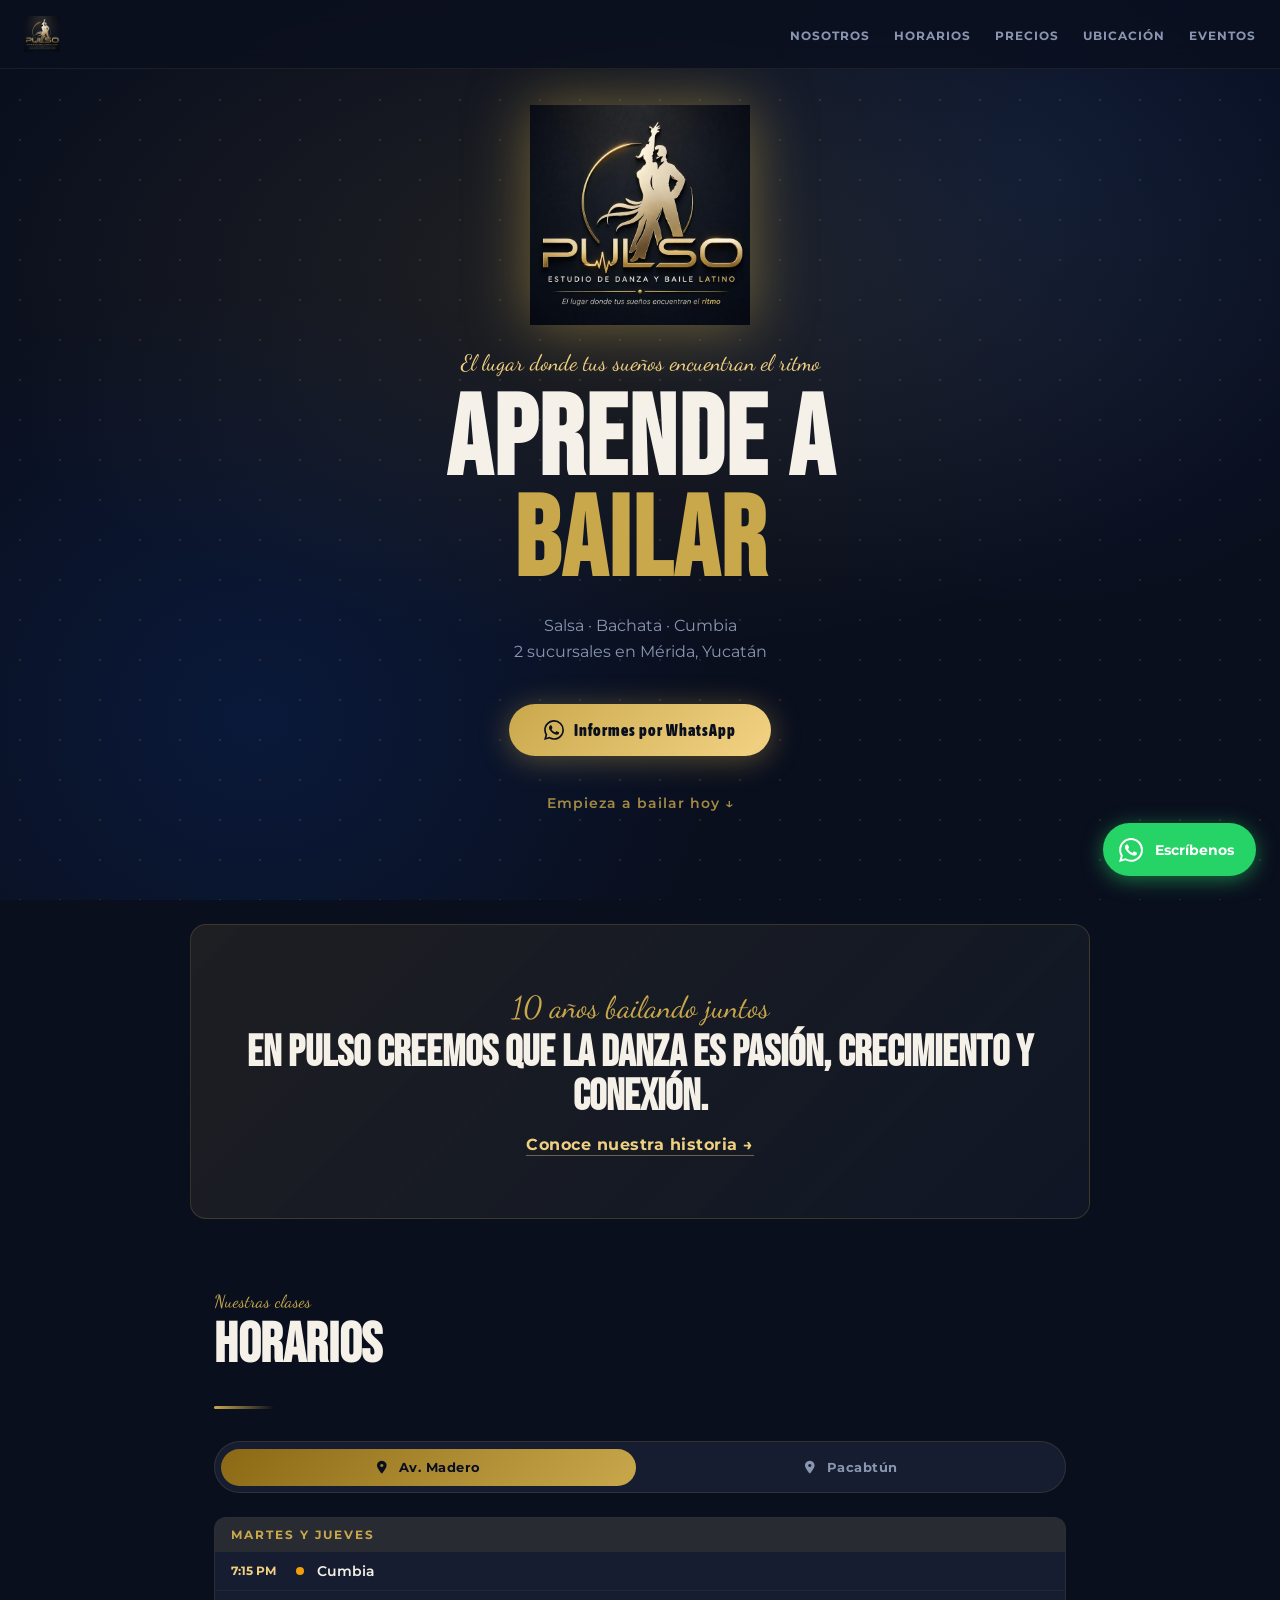
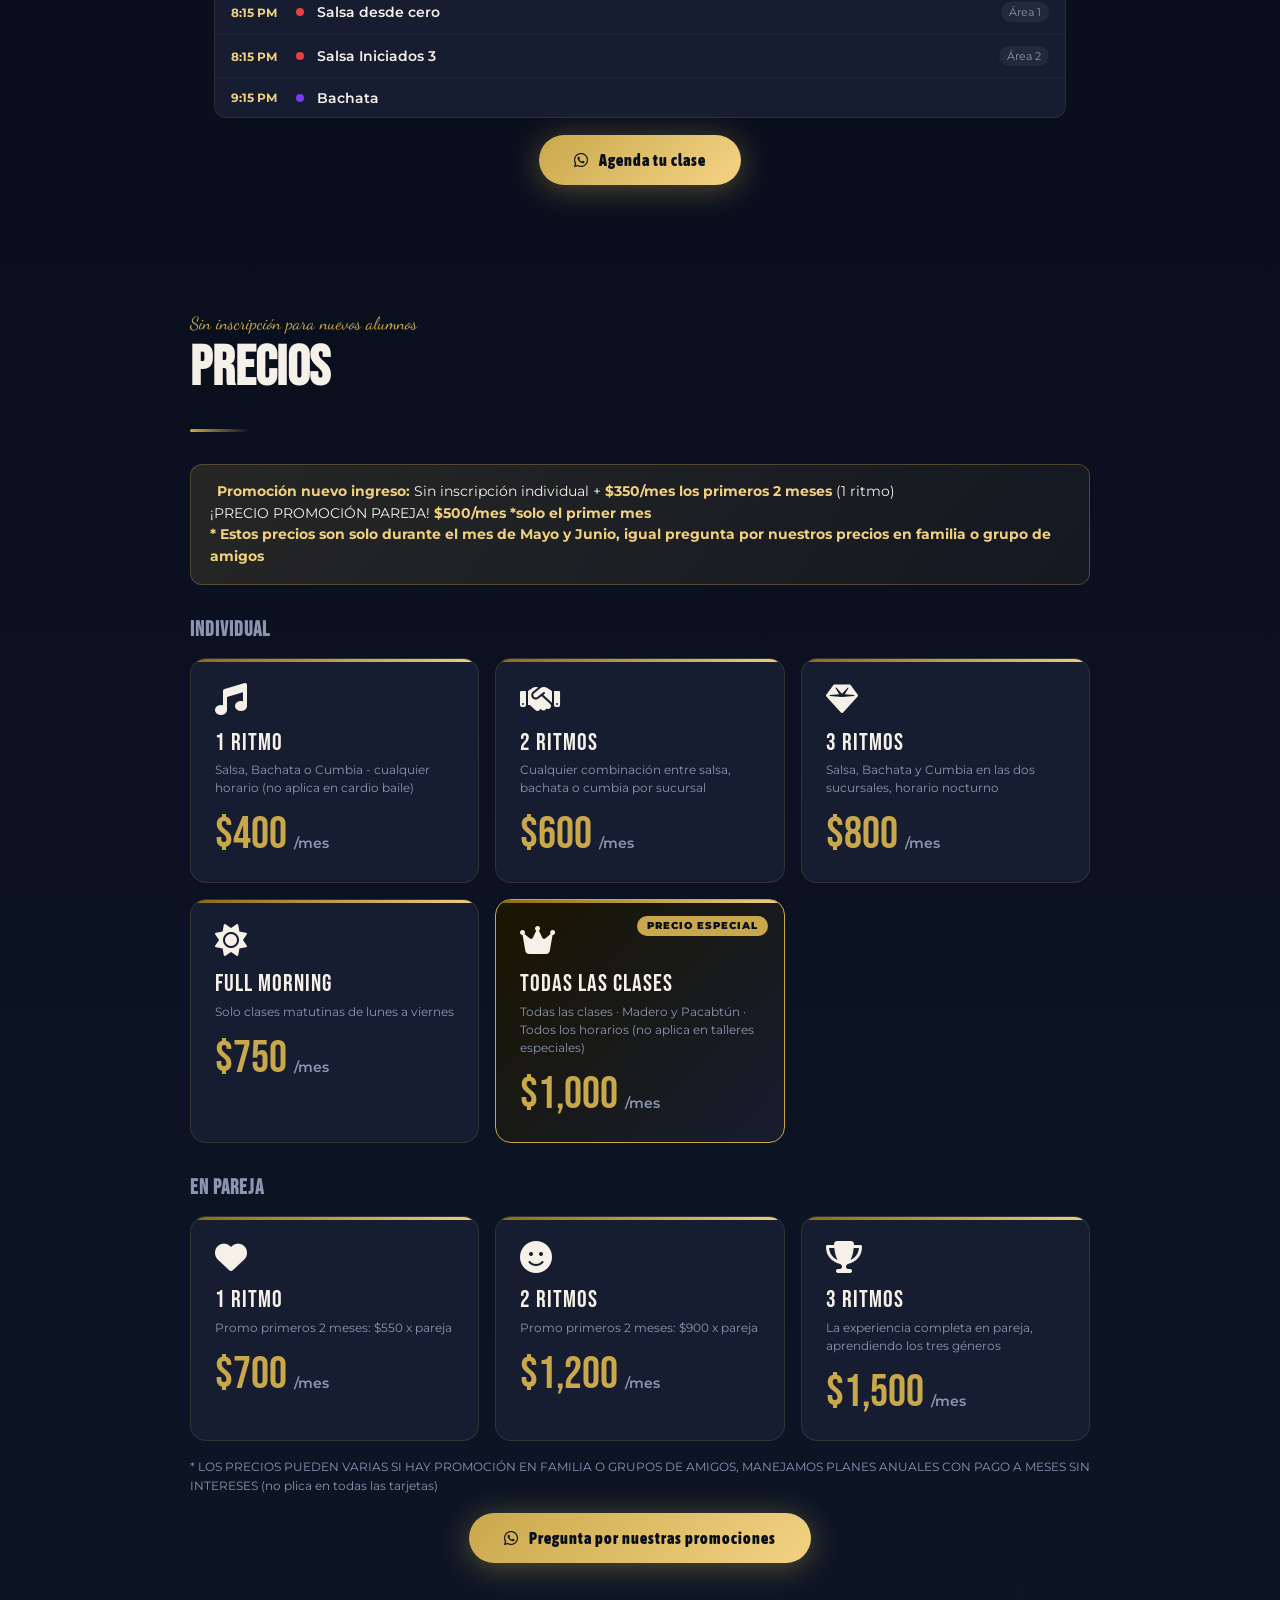
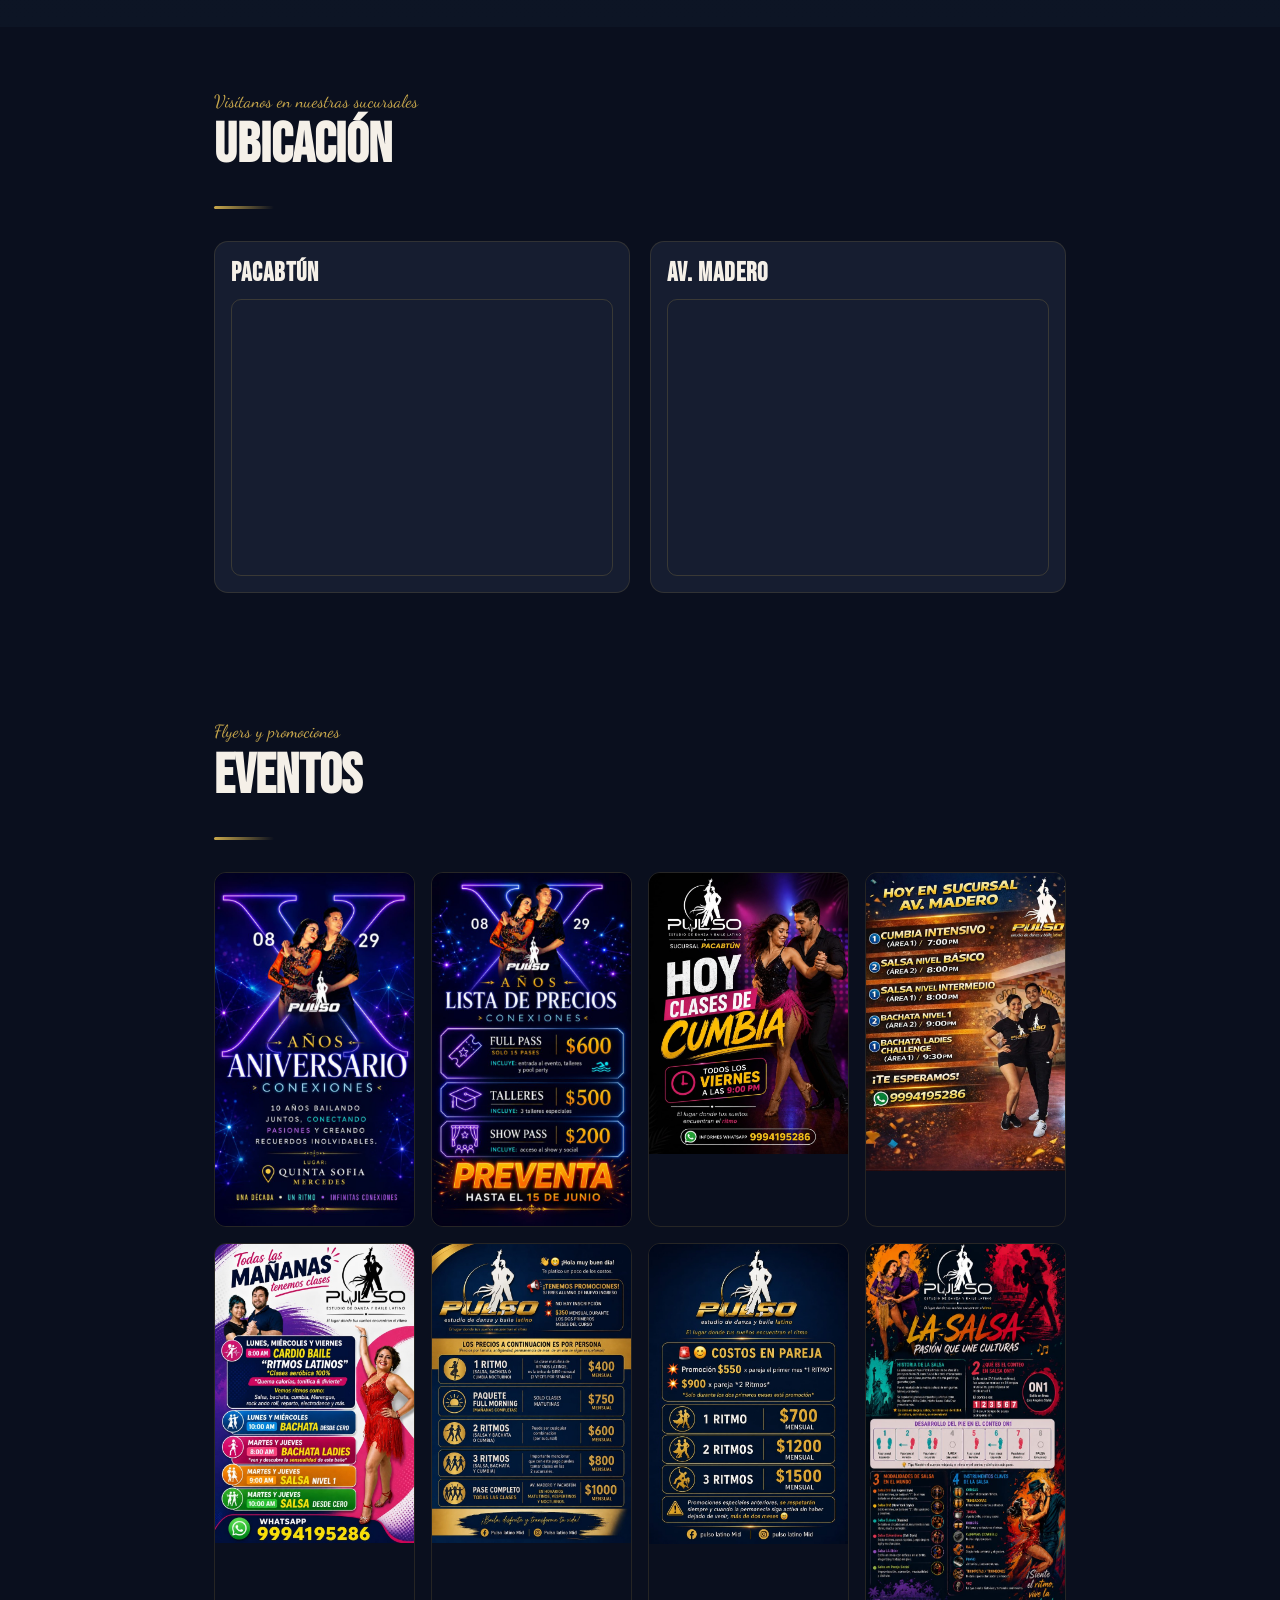
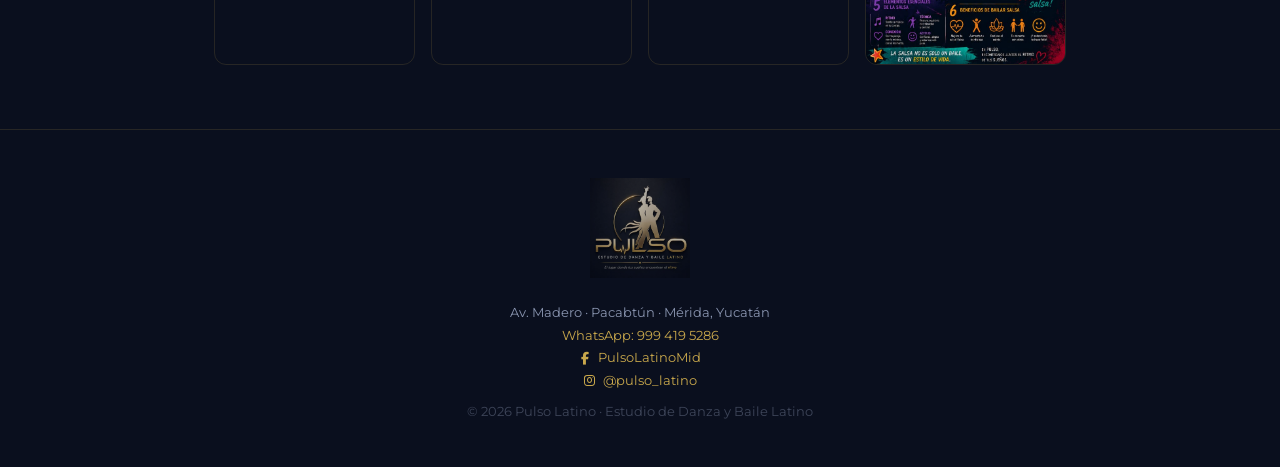
==== index.html @ be57f073 "Se realizan ajustes al CMS para mejorar el manejo de íconos." ====
<!DOCTYPE html>
<html lang="es">
<head>
  <meta charset="UTF-8" />
  <meta name="viewport" content="width=device-width, initial-scale=1.0" />
  <title>Pulso Latino - Estudio de Danza y Baile Latino</title>
  <meta name="description" content="Pulso Latino Estudio es tu academia de salsa, bachata y cumbia en Mérida, Yucatán. Consulta horarios, precios, promociones y eventos en nuestras sucursales." />
  <meta name="keywords" content="escuela de baile en Mérida, clases de salsa Mérida, clases de bachata Mérida, clases de cumbia Mérida, academia de danza Yucatán, Pulso Latino Estudio" />
  <link rel="canonical" href="https://www.pulsolatinoestudio.com/" />
  <meta property="og:title" content="Pulso Latino Estudio | Clases de baile latino en Mérida" />
  <meta property="og:description" content="Aprende salsa, bachata y cumbia en Pulso Latino Estudio. Horarios, precios, promociones y eventos en Mérida, Yucatán." />
  <meta property="og:image" content="https://www.pulsolatinoestudio.com/assets/logos/logo-pulso.png" />
  <meta property="og:url" content="https://www.pulsolatinoestudio.com/" />
  <meta property="og:type" content="website" />
  <link rel="icon" type="image/png" href="/assets/logos/logo-pulso.png" />
  <link href="https://fonts.googleapis.com/css2?family=Bebas+Neue&family=Montserrat:wght@400;600;700;900&family=Dancing+Script:wght@700&family=Asap+Condensed:wght@500;700;900&display=swap" rel="stylesheet" />
  <link rel="stylesheet" href="https://cdnjs.cloudflare.com/ajax/libs/font-awesome/6.5.2/css/all.min.css" />
  <link rel="stylesheet" href="css/styles.css?v=20260525" />
  <script type="application/ld+json">
    {
      "@context": "https://schema.org",
      "@type": "DanceSchool",
      "name": "Pulso Latino Estudio",
      "description": "Estudio de danza y baile latino en Mérida, Yucatán",
      "url": "https://www.pulsolatinoestudio.com",
      "telephone": "+529994195286",
      "address": {
        "@type": "PostalAddress",
        "addressLocality": "Mérida",
        "addressRegion": "Yucatán",
        "addressCountry": "MX"
      },
      "sameAs": [
        "https://www.facebook.com/PulsoLatinoMid",
        "https://www.instagram.com/pulso_latino/"
      ]
    }
  </script>
</head>
<body id="top">

<!-- NAV -->
<nav>
  <a class="nav-logo" href="#top" aria-label="Ir al inicio">
    <img src="assets/logos/logo-pulso.png" alt="Pulso Latino" />
  </a>
  <button class="nav-toggle" id="nav-toggle" aria-label="Abrir menú" aria-expanded="false" aria-controls="nav-links">
    <i class="fa-solid fa-bars" aria-hidden="true"></i>
  </button>
  <ul class="nav-links" id="nav-links">
    <li>
      <a href="nosotros.html" aria-label="Nosotros">Nosotros</a>
    </li>
    <li>
      <a href="#horarios" aria-label="Horarios">Horarios</a>
    </li>
    <li>
      <a href="#precios" aria-label="Precios">Precios</a>
    </li>
    <li>
      <a href="#ubicacion" aria-label="Ubicación">Ubicación</a>
    </li>
    <li>
      <a href="#eventos" aria-label="Eventos">Eventos</a>
    </li>
  </ul>
</nav>

<!-- HERO -->
<div class="hero" style="padding-top:5rem;">
  <img class="hero-logo" src="assets/logos/logo-pulso.png" alt="Pulso Latino" />
  <p class="hero-tagline" id="hero-tagline">El lugar donde tus sueños encuentran el ritmo</p>
  <h1 class="hero-headline" id="hero-headline">
    Aprende a<br><span>Bailar</span>
  </h1>
  <p class="hero-sub" id="hero-subheadline">Salsa · Bachata · Cumbia<br>2 sucursales en Mérida, Yucatán</p>
  <div class="hero-cta">
    <a class="btn-primary" id="hero-primary-cta" href="https://wa.me/529994195286?text=Hola!%20Me%20gustar%C3%ADa%20informaci%C3%B3n%20sobre%20las%20clases%20de%20Pulso%20Latino" target="_blank" rel="noopener">
      <svg viewBox="0 0 24 24" fill="currentColor" width="20" height="20"><path d="M17.472 14.382c-.297-.149-1.758-.867-2.03-.967-.273-.099-.471-.148-.67.15-.197.297-.767.966-.94 1.164-.173.199-.347.223-.644.075-.297-.15-1.255-.463-2.39-1.475-.883-.788-1.48-1.761-1.653-2.059-.173-.297-.018-.458.13-.606.134-.133.298-.347.446-.52.149-.174.198-.298.298-.497.099-.198.05-.371-.025-.52-.075-.149-.669-1.612-.916-2.207-.242-.579-.487-.5-.669-.51-.173-.008-.371-.01-.57-.01-.198 0-.52.074-.792.372-.272.297-1.04 1.016-1.04 2.479 0 1.462 1.065 2.875 1.213 3.074.149.198 2.096 3.2 5.077 4.487.709.306 1.262.489 1.694.625.712.227 1.36.195 1.871.118.571-.085 1.758-.719 2.006-1.413.248-.694.248-1.289.173-1.413-.074-.124-.272-.198-.57-.347m-5.421 7.403h-.004a9.87 9.87 0 01-5.031-1.378l-.361-.214-3.741.982.998-3.648-.235-.374a9.86 9.86 0 01-1.51-5.26c.001-5.45 4.436-9.884 9.888-9.884 2.64 0 5.122 1.03 6.988 2.898a9.825 9.825 0 012.893 6.994c-.003 5.45-4.437 9.884-9.885 9.884m8.413-18.297A11.815 11.815 0 0012.05 0C5.495 0 .16 5.335.157 11.892c0 2.096.547 4.142 1.588 5.945L.057 24l6.305-1.654a11.882 11.882 0 005.683 1.448h.005c6.554 0 11.89-5.335 11.893-11.893a11.821 11.821 0 00-3.48-8.413z"/></svg>
      <span id="hero-primary-cta-label">Informes por WhatsApp</span>
    </a>
    <a class="btn-secondary" id="hero-secondary-cta" href="#about-teaser">Empieza a bailar hoy ↓</a>
  </div>
</div>

<!-- BLOQUE NOSOTROS -->
<section class="about-teaser reveal" id="about-teaser">
  <span class="section-label">10 años bailando juntos</span>
  <h2 class="section-title">En PULSO creemos que la danza es pasión, crecimiento y conexión.</h2>
  <a class="about-teaser-link" href="nosotros.html">Conoce nuestra historia →</a>
</section>

<!-- HORARIOS -->
<section id="horarios">
  <span class="section-label" id="schedules-label">Nuestras clases</span>
  <h2 class="section-title reveal" id="schedules-title">HORARIOS</h2>
  <div class="divider"></div>
  <div class="tabs reveal" id="schedules-tabs"></div>
  <div id="schedules-panels"></div>
</section>

<!-- PRECIOS -->
<section id="precios" class="precios-section" style="max-width:100%; padding: 4rem 1.5rem;">
  <div style="max-width:900px; margin:0 auto;">
    <span class="section-label" id="prices-label">Sin inscripción para nuevos alumnos</span>
    <h2 class="section-title reveal" id="prices-title">PRECIOS</h2>
    <div class="divider"></div>

    <div class="promo-banner reveal" id="prices-promo"></div>

    <h3 id="prices-individual-title" style="font-family:'Bebas Neue',sans-serif; font-size:1.3rem; letter-spacing:1px; margin-bottom:1rem; color:var(--text-muted);">INDIVIDUAL</h3>
    <div class="precios-grid reveal" id="prices-individual-grid"></div>

    <h3 id="prices-couple-title" style="font-family:'Bebas Neue',sans-serif; font-size:1.3rem; letter-spacing:1px; margin: 2rem 0 1rem; color:var(--text-muted);">EN PAREJA</h3>
    <div class="precios-grid reveal" id="prices-couple-grid"></div>

    <p id="prices-fineprint" style="margin-top:1rem; font-size:0.75rem; color:var(--text-muted); line-height:1.6;"></p>
    <div class="section-whatsapp-cta">
      <a
        class="btn-primary"
        id="prices-cta"
        href="https://wa.me/529994195286?text=Hola%2C%20me%20gustar%C3%ADa%20informaci%C3%B3n%20acerca%20de%20promociones"
        target="_blank"
        rel="noopener"
      >
        <i class="fa-brands fa-whatsapp" aria-hidden="true"></i>
        <span id="prices-cta-label">Pregunta por nuestras promociones</span>
      </a>
    </div>
  </div>
</section>

<!-- UBICACION -->
<section id="ubicacion">
  <span class="section-label">Visítanos en nuestras sucursales</span>
  <h2 class="section-title reveal">UBICACIÓN</h2>
  <div class="divider"></div>
  <div class="ubicacion-grid reveal">
    <article class="ubicacion-card">
      <h3>Pacabtún</h3>
      <div class="map-embed-wrap">
        <iframe src="https://www.google.com/maps/embed?pb=!1m18!1m12!1m3!1d21076.441479935653!2d-89.58812964289034!3d20.95959504162413!2m3!1f0!2f0!3f0!3m2!1i1024!2i768!4f13.1!3m3!1m2!1s0x8f567184382acec7%3A0xc32206f2b6d73fe9!2sPULSO%20LATINO%20SAL%C3%93N%20DE%20BAILE!5e0!3m2!1sen!2smx!4v1779458004568!5m2!1sen!2smx" width="600" height="450" style="border:0;" allowfullscreen="" loading="lazy" referrerpolicy="no-referrer-when-downgrade"></iframe>
      </div>
    </article>
    <article class="ubicacion-card">
      <h3>Av. Madero</h3>
      <div class="map-embed-wrap">
        <iframe src="https://www.google.com/maps/embed?pb=!1m18!1m12!1m3!1d3725.6886622791644!2d-89.65199932298158!3d20.965014489961632!2m3!1f0!2f0!3f0!3m2!1i1024!2i768!4f13.1!3m3!1m2!1s0x8f5673f659a95c4d%3A0x1ee0055d68b05380!2sPULSO%20LATINO%20ESTUDIO%20DE%20BAILE%20PONIENTE!5e0!3m2!1sen!2smx!4v1779458169125!5m2!1sen!2smx" width="600" height="450" style="border:0;" allowfullscreen="" loading="lazy" referrerpolicy="no-referrer-when-downgrade"></iframe>
      </div>
    </article>
  </div>
</section>

<!-- EVENTOS Y PROMOCIONES -->
<section id="eventos">
  <span class="section-label" id="events-label">Flyers y promociones</span>
  <h2 class="section-title reveal" id="events-title">EVENTOS</h2>
  <div class="divider"></div>
  <div class="eventos-grid reveal" id="events-grid"></div>
</section>

<!-- LIGHTBOX -->
<div class="lightbox" id="lightbox" onclick="closeLightbox()">
  <button class="lightbox-close" onclick="closeLightbox()">✕</button>
  <img id="lightbox-img" src="" alt="" />
</div>

<!-- FOOTER -->
<footer>
  <img src="assets/logos/logo-pulso.png" alt="Pulso Latino" />
  <p id="footer-location">
    <i class="fa-solid fa-location-dot" aria-hidden="true"></i>
    <a class="footer-location-link" href="https://maps.app.goo.gl/mQiw4jJ8Ey9rUZYV7" target="_blank" rel="noopener">Av. Madero</a>
    &nbsp;·&nbsp;
    <i class="fa-solid fa-location-dot" aria-hidden="true"></i>
    <a class="footer-location-link" href="https://maps.app.goo.gl/N61xFc7rp7NcSdeZ7" target="_blank" rel="noopener">Pacabtún</a>
    · Mérida, Yucatán
  </p>
  <p style="margin-top:0.5rem;">
    <a id="footer-whatsapp" href="https://wa.me/529994195286" target="_blank" rel="noopener">WhatsApp: 999 419 5286</a>
  </p>
  <div id="footer-socials">
    <p class="footer-social-link">
      <a href="https://www.facebook.com/PulsoLatinoMid" target="_blank" rel="noopener">
        <i class="fa-brands fa-facebook-f" aria-hidden="true"></i>
        PulsoLatinoMid
      </a>
    </p>
    <p class="footer-social-link">
      <a href="https://www.instagram.com/pulso_latino/" target="_blank" rel="noopener">
        <i class="fa-brands fa-instagram" aria-hidden="true"></i>
        @pulso_latino
      </a>
    </p>
  </div>
  <p id="footer-copyright" style="margin-top:1rem; opacity:0.4;">© 2025 Pulso Latino · Estudio de Danza y Baile Latino</p>
</footer>

<!-- WHATSAPP FLOTANTE -->
<a class="wa-float" id="floating-whatsapp" href="https://wa.me/529994195286?text=Hola!%20Me%20gustar%C3%ADa%20informaci%C3%B3n%20sobre%20las%20clases%20de%20Pulso%20Latino" target="_blank" rel="noopener" aria-label="Contactar por WhatsApp">
  <svg viewBox="0 0 24 24" fill="currentColor"><path d="M17.472 14.382c-.297-.149-1.758-.867-2.03-.967-.273-.099-.471-.148-.67.15-.197.297-.767.966-.94 1.164-.173.199-.347.223-.644.075-.297-.15-1.255-.463-2.39-1.475-.883-.788-1.48-1.761-1.653-2.059-.173-.297-.018-.458.13-.606.134-.133.298-.347.446-.52.149-.174.198-.298.298-.497.099-.198.05-.371-.025-.52-.075-.149-.669-1.612-.916-2.207-.242-.579-.487-.5-.669-.51-.173-.008-.371-.01-.57-.01-.198 0-.52.074-.792.372-.272.297-1.04 1.016-1.04 2.479 0 1.462 1.065 2.875 1.213 3.074.149.198 2.096 3.2 5.077 4.487.709.306 1.262.489 1.694.625.712.227 1.36.195 1.871.118.571-.085 1.758-.719 2.006-1.413.248-.694.248-1.289.173-1.413-.074-.124-.272-.198-.57-.347m-5.421 7.403h-.004a9.87 9.87 0 01-5.031-1.378l-.361-.214-3.741.982.998-3.648-.235-.374a9.86 9.86 0 01-1.51-5.26c.001-5.45 4.436-9.884 9.888-9.884 2.64 0 5.122 1.03 6.988 2.898a9.825 9.825 0 012.893 6.994c-.003 5.45-4.437 9.884-9.885 9.884m8.413-18.297A11.815 11.815 0 0012.05 0C5.495 0 .16 5.335.157 11.892c0 2.096.547 4.142 1.588 5.945L.057 24l6.305-1.654a11.882 11.882 0 005.683 1.448h.005c6.554 0 11.89-5.335 11.893-11.893a11.821 11.821 0 00-3.48-8.413z"/></svg>
  <span id="floating-whatsapp-label">Escríbenos</span>
</a>

<script>
  (function () {
    var hash = window.location.hash || "";
    var hasIdentityToken = /(invite_token|recovery_token|confirmation_token)=/.test(hash);
    if (hasIdentityToken) {
      window.location.replace("/admin/" + hash);
    }
  })();
</script>
<script src="js/renderers.js?v=20260525"></script>
<script src="js/main.js?v=20260525"></script>
</body>
</html>
---- css/styles.css ----
:root {
  --gold: #C9A84C;
  --gold-light: #F0D080;
  --gold-dark: #8B6914;
  --navy: #0A0F1E;
  --navy-mid: #111827;
  --navy-card: #161D30;
  --white: #F5F0E8;
  --text-muted: #8A95B0;
}

*, *::before, *::after { box-sizing: border-box; margin: 0; padding: 0; }

html { scroll-behavior: smooth; }

body {
  font-family: 'Montserrat', sans-serif;
  background: var(--navy);
  color: var(--white);
  overflow-x: hidden;
}

/* ─── HERO ─── */
.hero {
  min-height: 100svh;
  display: flex;
  flex-direction: column;
  align-items: center;
  justify-content: center;
  text-align: center;
  padding: 2rem 1.5rem 4rem;
  position: relative;
  overflow: hidden;
}

.hero::before {
  content: '';
  position: absolute;
  inset: 0;
  background:
    radial-gradient(ellipse 80% 60% at 50% 30%, rgba(201,168,76,0.12) 0%, transparent 70%),
    radial-gradient(ellipse 60% 80% at 20% 80%, rgba(10,40,100,0.4) 0%, transparent 60%),
    radial-gradient(ellipse 60% 80% at 80% 20%, rgba(10,40,100,0.3) 0%, transparent 60%);
  z-index: 0;
}

/* Animated background dots */
.hero::after {
  content: '';
  position: absolute;
  inset: 0;
  background-image: radial-gradient(circle, rgba(201,168,76,0.15) 1px, transparent 1px);
  background-size: 40px 40px;
  z-index: 0;
  animation: drift 20s linear infinite;
}

@keyframes drift {
  from { background-position: 0 0; }
  to { background-position: 40px 40px; }
}

.hero > * { position: relative; z-index: 1; }

.hero-logo {
  width: min(220px, 55vw);
  margin-bottom: 1.5rem;
  filter: drop-shadow(0 0 30px rgba(201,168,76,0.5));
  animation: fadeDown 0.8s ease both;
}

.hero-tagline {
  font-family: 'Dancing Script', cursive;
  font-size: clamp(1rem, 4vw, 1.4rem);
  color: var(--gold-light);
  margin-bottom: 1rem;
  animation: fadeDown 0.9s ease 0.1s both;
}

.hero-headline {
  font-family: 'Bebas Neue', sans-serif;
  font-size: clamp(3rem, 14vw, 7rem);
  line-height: 0.9;
  letter-spacing: 2px;
  color: var(--white);
  animation: fadeDown 1s ease 0.2s both;
}

.hero-headline span {
  color: var(--gold);
  display: block;
}

.hero-sub {
  margin-top: 1.2rem;
  font-size: clamp(0.85rem, 3vw, 1rem);
  color: var(--text-muted);
  max-width: 340px;
  line-height: 1.6;
  animation: fadeDown 1s ease 0.3s both;
}

.hero-cta {
  margin-top: 2.5rem;
  display: flex;
  flex-direction: column;
  gap: 2.4rem;
  align-items: center;
  animation: fadeDown 1s ease 0.4s both;
}

.btn-primary {
  display: inline-flex;
  align-items: center;
  gap: 0.6rem;
  background: linear-gradient(135deg, var(--gold) 0%, var(--gold-light) 50%, var(--gold) 100%);
  background-size: 200% 100%;
  color: #0A0F1E;
  font-family: 'Asap Condensed', sans-serif;
  font-weight: 900;
  font-size: 1rem;
  padding: 1rem 2.2rem;
  border-radius: 50px;
  text-decoration: none;
  letter-spacing: 1px;
  transition: background-position 0.4s, transform 0.2s, box-shadow 0.2s;
  box-shadow: 0 4px 30px rgba(201,168,76,0.4);
}

.btn-primary:hover {
  background-position: 100% 0;
  transform: translateY(-2px);
  box-shadow: 0 8px 40px rgba(201,168,76,0.6);
}

.btn-secondary {
  font-family: 'Montserrat', sans-serif;
  font-size: 0.85rem;
  color: var(--gold);
  text-decoration: none;
  letter-spacing: 1px;
  font-weight: 600;
  opacity: 0.8;
  transition: opacity 0.2s;
}
.btn-secondary:hover { opacity: 1; }

@keyframes fadeDown {
  from { opacity: 0; transform: translateY(-20px); }
  to { opacity: 1; transform: translateY(0); }
}

/* ─── SUCURSALES ─── */
section { padding: 4rem 1.5rem; max-width: 900px; margin: 0 auto; }

.section-label {
  font-family: 'Dancing Script', cursive;
  font-size: 1.1rem;
  color: var(--gold);
  margin-bottom: 0.4rem;
  display: block;
}

.section-title {
  font-family: 'Bebas Neue', sans-serif;
  font-size: clamp(2.2rem, 8vw, 3.5rem);
  line-height: 1;
  margin-bottom: 2rem;
}

.divider {
  width: 60px;
  height: 3px;
  background: linear-gradient(90deg, var(--gold), transparent);
  margin-bottom: 2rem;
  border-radius: 2px;
}

/* ─── BLOQUE NOSOTROS ─── */
.about-teaser {
  text-align: center;
  background: linear-gradient(135deg, rgba(201,168,76,0.1), rgba(17,24,39,0.85));
  border: 1px solid rgba(201,168,76,0.2);
  border-radius: 16px;
  margin-top: 1.5rem;
  margin-bottom: 0.5rem;
}

.about-teaser .section-title {
  margin-bottom: 1rem;
  font-size: clamp(1.8rem, 7vw, 2.7rem);
}

.about-teaser .section-label {
  font-size: clamp(1.35rem, 4.8vw, 1.9rem);
}

.about-teaser-link {
  color: var(--gold-light);
  text-decoration: none;
  font-weight: 700;
  letter-spacing: 0.5px;
  border-bottom: 1px solid rgba(240,208,128,0.4);
  padding-bottom: 0.1rem;
  transition: opacity 0.2s;
}

.about-teaser-link:hover {
  opacity: 0.85;
}

/* Tabs */
.tabs {
  display: flex;
  gap: 0.5rem;
  margin-bottom: 1.5rem;
  background: var(--navy-card);
  padding: 0.4rem;
  border-radius: 50px;
  border: 1px solid rgba(201,168,76,0.15);
}

.tab-btn {
  flex: 1;
  padding: 0.7rem 1rem;
  border: none;
  border-radius: 50px;
  background: transparent;
  color: var(--text-muted);
  font-family: 'Montserrat', sans-serif;
  font-weight: 700;
  font-size: 0.8rem;
  letter-spacing: 0.5px;
  cursor: pointer;
  transition: all 0.3s;
}

.tab-btn.active {
  background: linear-gradient(135deg, var(--gold-dark), var(--gold));
  color: #0A0F1E;
}
.tab-btn i { margin-right: 0.45rem; }
.cms-icon {
  display: inline-block;
  width: 1em;
  height: 1em;
  object-fit: contain;
  vertical-align: -0.12em;
}
.cms-icon-social {
  width: 0.95em;
  height: 0.95em;
}
.cms-icon-tab {
  margin-right: 0.45rem;
}

.tab-content { display: none; }
.tab-content.active { display: block; }

.schedule-grid {
  display: flex;
  flex-direction: column;
  gap: 0.6rem;
}

.schedule-day {
  background: var(--navy-card);
  border: 1px solid rgba(201,168,76,0.12);
  border-radius: 12px;
  overflow: hidden;
}

.day-header {
  background: rgba(201,168,76,0.1);
  padding: 0.6rem 1rem;
  font-size: 0.72rem;
  font-weight: 700;
  letter-spacing: 2px;
  color: var(--gold);
  text-transform: uppercase;
}

.class-row {
  display: flex;
  align-items: center;
  gap: 0.8rem;
  padding: 0.7rem 1rem;
  border-bottom: 1px solid rgba(255,255,255,0.04);
}

.class-row:last-child { border-bottom: none; }

.class-time {
  font-size: 0.78rem;
  font-weight: 700;
  color: var(--gold-light);
  min-width: 52px;
}

.class-dot {
  width: 8px;
  height: 8px;
  border-radius: 50%;
  flex-shrink: 0;
}

.dot-salsa { background: #E84040; }
.dot-bachata { background: #7C3AED; }
.dot-cumbia { background: #F59E0B; }
.dot-cardio { background: #10B981; }

.class-name {
  font-size: 0.85rem;
  font-weight: 600;
  flex: 1;
}

.class-area {
  font-size: 0.7rem;
  color: var(--text-muted);
  background: rgba(255,255,255,0.05);
  padding: 0.2rem 0.5rem;
  border-radius: 20px;
}

.section-whatsapp-cta {
  margin-top: 1.1rem;
  display: flex;
  justify-content: center;
}

/* ─── PRECIOS ─── */
.precios-section {
  background: linear-gradient(180deg, var(--navy) 0%, #0D1525 100%);
}

.precios-grid {
  display: grid;
  grid-template-columns: repeat(auto-fit, minmax(240px, 1fr));
  gap: 1rem;
}

.precio-card {
  background: var(--navy-card);
  border: 1px solid rgba(201,168,76,0.15);
  border-radius: 16px;
  padding: 1.5rem;
  position: relative;
  overflow: hidden;
  transition: transform 0.3s, border-color 0.3s;
}

.precio-card:hover {
  transform: translateY(-4px);
  border-color: rgba(201,168,76,0.4);
}

.precio-card::before {
  content: '';
  position: absolute;
  top: 0; left: 0; right: 0;
  height: 3px;
  background: linear-gradient(90deg, var(--gold-dark), var(--gold-light));
}

.precio-card.featured {
  border-color: var(--gold);
  background: linear-gradient(135deg, #1A1500, var(--navy-card));
}

.precio-badge {
  position: absolute;
  top: 1rem; right: 1rem;
  background: var(--gold);
  color: #0A0F1E;
  font-size: 0.65rem;
  font-weight: 900;
  padding: 0.2rem 0.6rem;
  border-radius: 20px;
  letter-spacing: 1px;
}

.precio-icon {
  font-size: 2rem;
  margin-bottom: 0.8rem;
}
.precio-icon i { display: block; }
.precio-icon .cms-icon-price {
  width: 1em;
  height: 1em;
  display: block;
}

.precio-name {
  font-family: 'Bebas Neue', sans-serif;
  font-size: 1.5rem;
  letter-spacing: 1px;
  margin-bottom: 0.3rem;
}

.precio-desc {
  font-size: 0.75rem;
  color: var(--text-muted);
  margin-bottom: 1rem;
  line-height: 1.5;
}

.precio-amount {
  font-family: 'Bebas Neue', sans-serif;
  font-size: 2.8rem;
  color: var(--gold);
  line-height: 1;
}

.precio-amount span {
  font-family: 'Montserrat', sans-serif;
  font-size: 0.85rem;
  color: var(--text-muted);
  font-weight: 600;
}

.promo-banner {
  background: linear-gradient(135deg, rgba(201,168,76,0.15), rgba(201,168,76,0.05));
  border: 1px solid rgba(201,168,76,0.3);
  border-radius: 12px;
  padding: 1rem 1.2rem;
  margin-bottom: 2rem;
  font-size: 0.85rem;
  line-height: 1.6;
}

.promo-banner strong { color: var(--gold-light); }
.promo-banner i { margin-right: 0.45rem; color: var(--gold-light); }

/* ─── UBICACION ─── */
.ubicacion-grid {
  display: grid;
  grid-template-columns: 1fr;
  gap: 1rem;
}

.ubicacion-card {
  background: var(--navy-card);
  border: 1px solid rgba(201,168,76,0.15);
  border-radius: 14px;
  padding: 1rem;
}

.ubicacion-card h3 {
  font-family: 'Bebas Neue', sans-serif;
  letter-spacing: 1px;
  font-size: 1.6rem;
  margin-bottom: 0.6rem;
}

.map-embed-wrap {
  position: relative;
  width: 100%;
  padding-top: 65%;
  border-radius: 10px;
  overflow: hidden;
  border: 1px solid rgba(201,168,76,0.2);
}

.map-embed-wrap iframe {
  position: absolute;
  inset: 0;
  width: 100%;
  height: 100%;
}

/* ─── GALERÍA / EVENTOS ─── */
.eventos-grid {
  display: grid;
  grid-template-columns: repeat(auto-fill, minmax(200px, 1fr));
  gap: 1rem;
}

.evento-card {
  border-radius: 12px;
  overflow: hidden;
  border: 1px solid rgba(201,168,76,0.15);
  transition: transform 0.3s, border-color 0.3s;
  cursor: pointer;
}

.evento-card:hover {
  transform: scale(1.03);
  border-color: var(--gold);
}

.evento-card img {
  width: 100%;
  display: block;
  object-fit: cover;
}

/* ─── LIGHTBOX ─── */
.lightbox {
  display: none;
  position: fixed;
  inset: 0;
  background: rgba(0,0,0,0.92);
  z-index: 1000;
  align-items: center;
  justify-content: center;
  padding: 1rem;
}

.lightbox.open { display: flex; }

.lightbox img {
  max-width: 100%;
  max-height: 90svh;
  border-radius: 12px;
  object-fit: contain;
}

.lightbox-close {
  position: absolute;
  top: 1rem; right: 1rem;
  background: rgba(255,255,255,0.1);
  border: none;
  color: white;
  font-size: 1.5rem;
  width: 44px; height: 44px;
  border-radius: 50%;
  cursor: pointer;
  display: flex; align-items: center; justify-content: center;
  transition: background 0.2s;
}

.lightbox-close:hover { background: rgba(255,255,255,0.2); }

/* ─── FOOTER ─── */
footer {
  text-align: center;
  padding: 3rem 1.5rem;
  border-top: 1px solid rgba(201,168,76,0.15);
  color: var(--text-muted);
  font-size: 0.8rem;
}

footer img {
  width: 100px;
  margin-bottom: 1rem;
  opacity: 0.7;
}

footer p { margin-top: 0.5rem; }

footer a {
  color: var(--gold);
  text-decoration: none;
}
footer i { color: var(--gold); }

.footer-location-link {
  color: var(--text-muted);
}

.footer-location-link:hover {
  color: var(--gold);
}

.footer-social-link {
  margin-top: 0.45rem;
}

.footer-social-link a {
  display: inline-flex;
  align-items: center;
  gap: 0.45rem;
}

/* ─── WHATSAPP FLOTANTE ─── */
.wa-float {
  position: fixed;
  bottom: 1.5rem;
  right: 1.5rem;
  z-index: 999;
  display: flex;
  align-items: center;
  gap: 0.7rem;
  background: #25D366;
  color: white;
  text-decoration: none;
  padding: 0.9rem 1.4rem 0.9rem 1rem;
  border-radius: 50px;
  font-family: 'Montserrat', sans-serif;
  font-weight: 700;
  font-size: 0.85rem;
  box-shadow: 0 4px 20px rgba(37,211,102,0.5);
  transition: transform 0.2s, box-shadow 0.2s;
  animation: pulse-wa 2.5s ease-in-out infinite;
}

.wa-float:hover {
  transform: scale(1.05);
  box-shadow: 0 6px 30px rgba(37,211,102,0.7);
  animation: none;
}

.wa-float svg { width: 24px; height: 24px; flex-shrink: 0; }

@keyframes pulse-wa {
  0%, 100% { box-shadow: 0 4px 20px rgba(37,211,102,0.5); }
  50% { box-shadow: 0 4px 30px rgba(37,211,102,0.8); }
}

/* ─── NAV ─── */
nav {
  position: fixed;
  top: 0; left: 0; right: 0;
  z-index: 100;
  padding: 1rem 1.5rem;
  display: flex;
  justify-content: space-between;
  align-items: center;
  background: rgba(10,15,30,0.8);
  backdrop-filter: blur(12px);
  border-bottom: 1px solid rgba(201,168,76,0.1);
}

.nav-logo {
  display: inline-flex;
  align-items: center;
}

nav img { height: 36px; }

.nav-links {
  display: flex;
  gap: 1.5rem;
  list-style: none;
  align-items: center;
}

.nav-links a {
  font-size: 0.78rem;
  font-weight: 700;
  letter-spacing: 1px;
  text-transform: uppercase;
  color: var(--text-muted);
  text-decoration: none;
  transition: color 0.2s;
}

.nav-links a:hover { color: var(--gold); }

.nav-toggle {
  display: none;
  width: 2.35rem;
  height: 2.35rem;
  border-radius: 999px;
  border: 1px solid rgba(201,168,76,0.28);
  background: rgba(201,168,76,0.14);
  color: var(--gold);
  align-items: center;
  justify-content: center;
  cursor: pointer;
}

.nav-toggle i {
  font-size: 1rem;
}

@media (max-width: 768px) {
  nav {
    padding: 0.75rem 1rem;
  }

  nav img {
    height: 30px;
  }

  .nav-toggle {
    display: inline-flex;
  }

  .nav-links {
    position: absolute;
    top: calc(100% + 0.4rem);
    left: 1rem;
    right: 1rem;
    display: none;
    flex-direction: column;
    align-items: stretch;
    gap: 0.35rem;
    background: rgba(10,15,30,0.96);
    border: 1px solid rgba(201,168,76,0.18);
    border-radius: 12px;
    padding: 0.55rem;
    backdrop-filter: blur(10px);
  }

  nav.nav-open .nav-links {
    display: flex;
  }

  .nav-links a {
    display: block;
    width: 100%;
    font-size: 0.82rem;
    padding: 0.62rem 0.72rem;
    border-radius: 9px;
    color: var(--white);
    background: transparent;
    border: 1px solid transparent;
  }

  .nav-links a:hover {
    color: var(--gold-light);
    background: rgba(201,168,76,0.12);
    border-color: rgba(201,168,76,0.22);
  }

  .wa-float span { display: none; }
  .wa-float { padding: 1rem; border-radius: 50%; }
}

@media (min-width: 900px) {
  .ubicacion-grid {
    grid-template-columns: repeat(2, minmax(0, 1fr));
    gap: 1.2rem;
  }

  .map-embed-wrap {
    padding-top: 72%;
  }
}

/* scroll reveal */
.reveal {
  opacity: 0;
  transform: translateY(24px);
  transition: opacity 0.6s ease, transform 0.6s ease;
}
.reveal.visible {
  opacity: 1;
  transform: none;
}
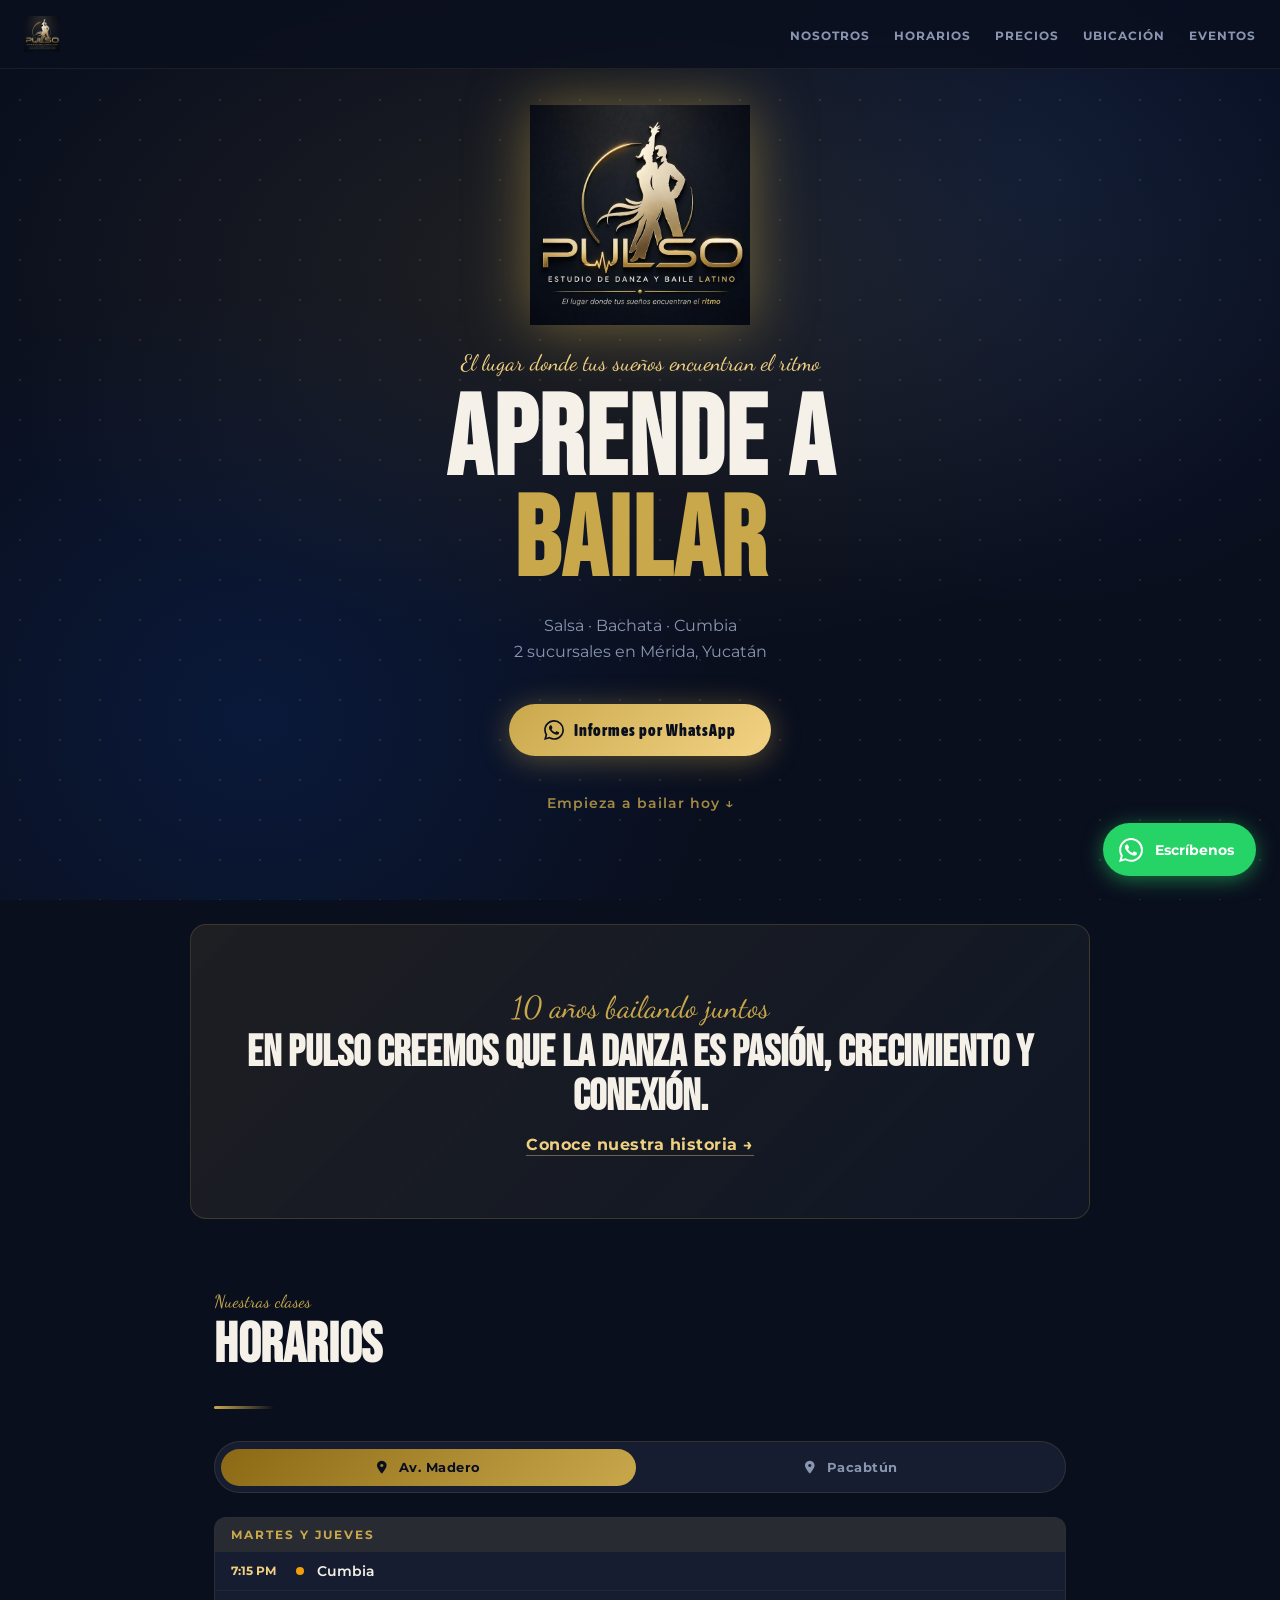
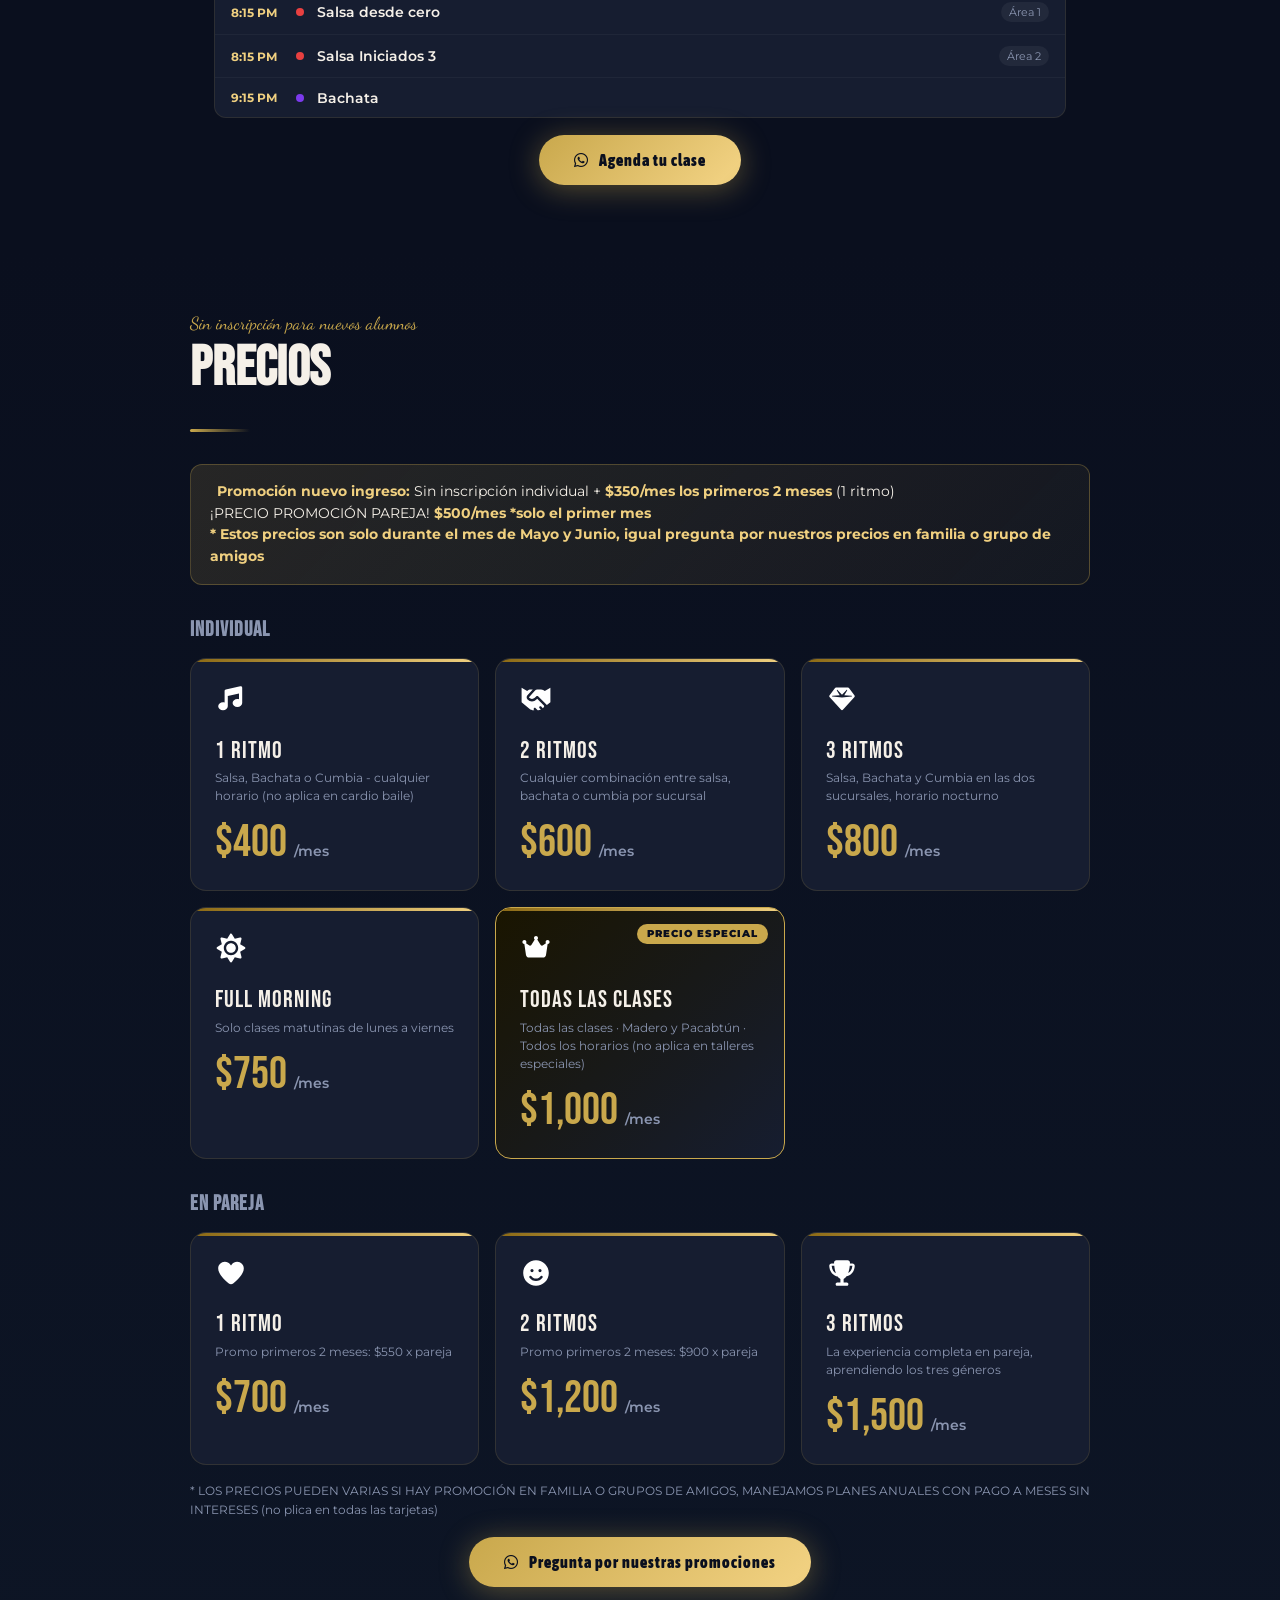
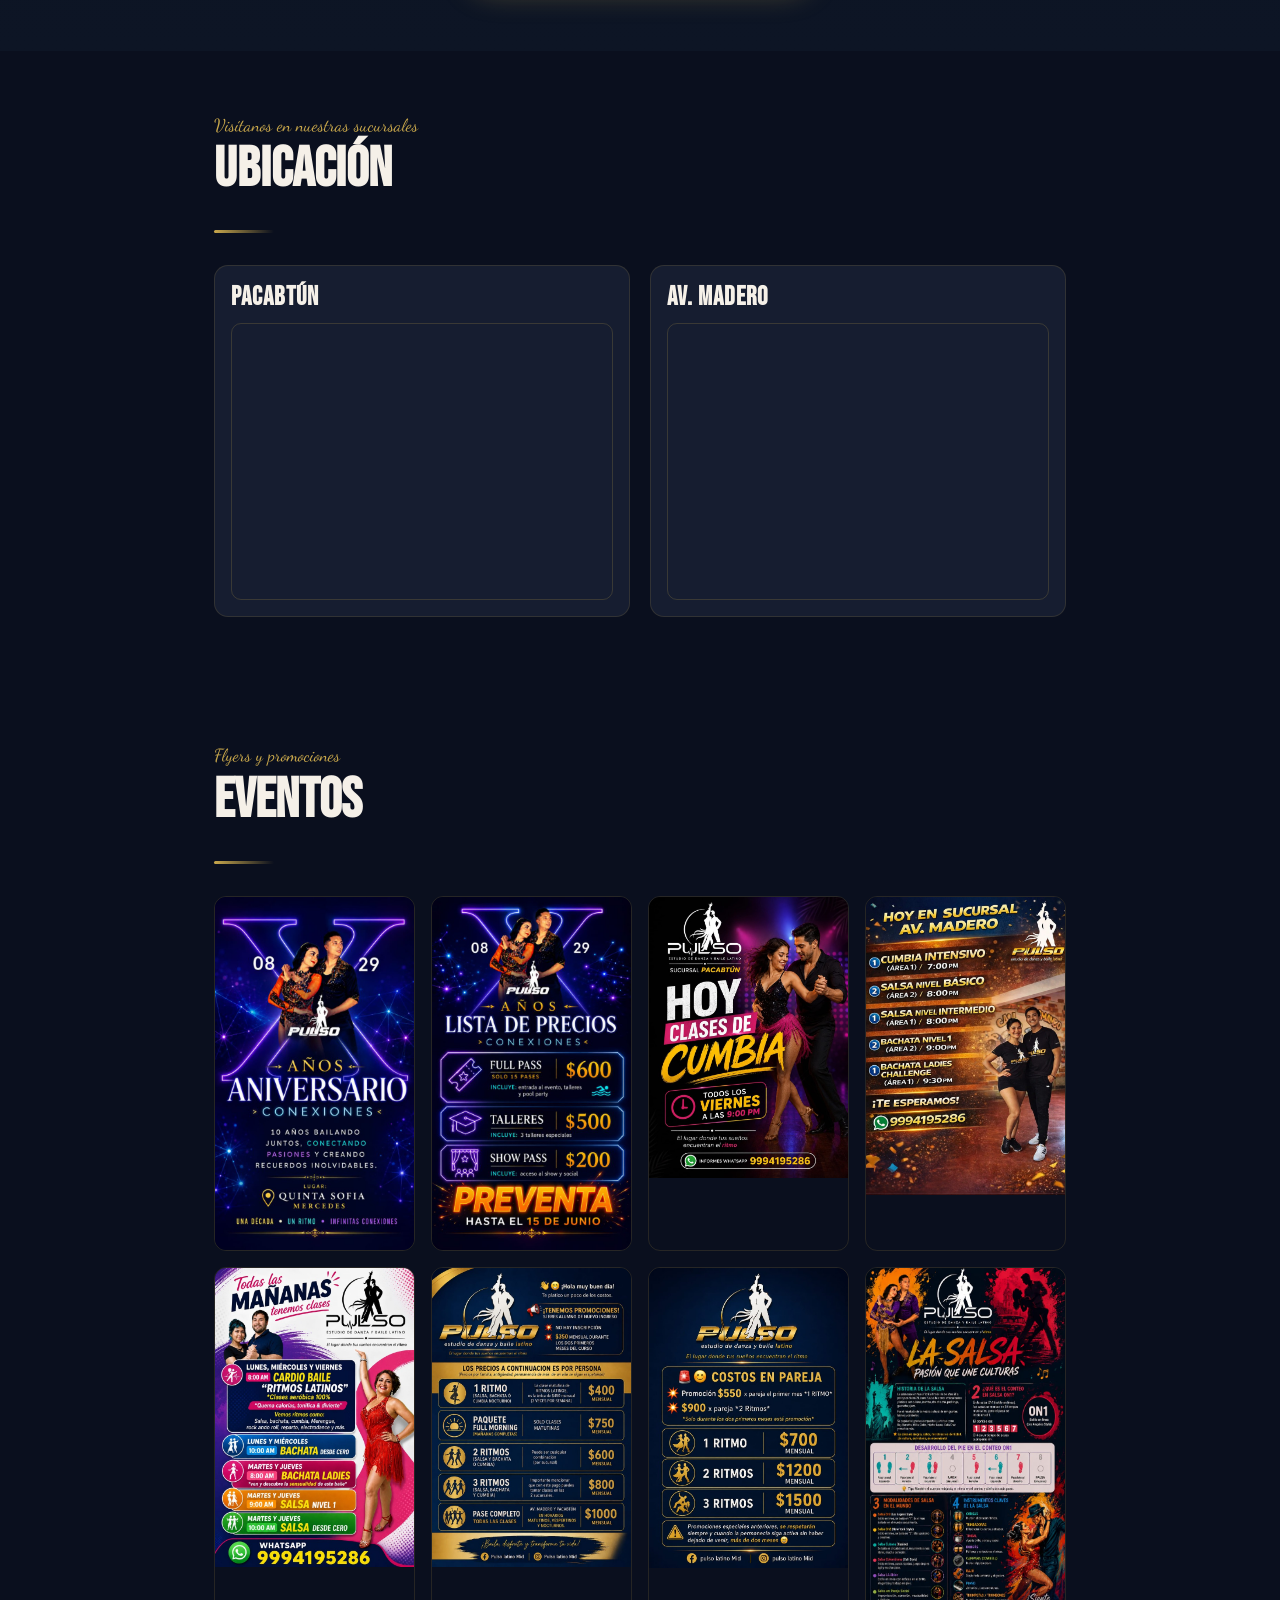
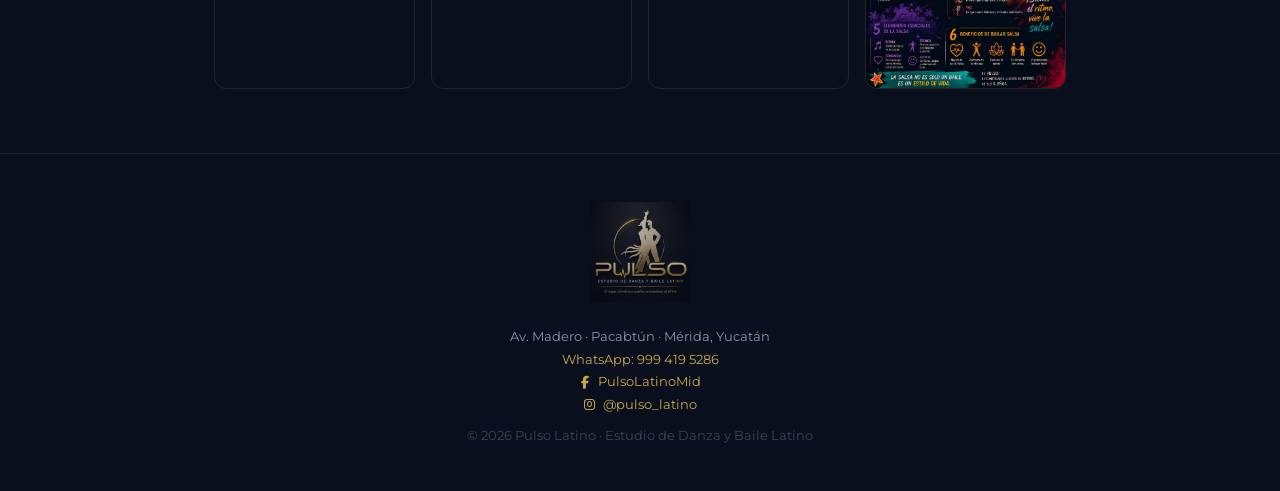
==== commit afb8da82: "Se añade solucion al caching." ====
--- a/index.html
+++ b/index.html
@@ -15,7 +15,16 @@
   <link rel="icon" type="image/png" href="/assets/logos/logo-pulso.png" />
   <link href="https://fonts.googleapis.com/css2?family=Bebas+Neue&family=Montserrat:wght@400;600;700;900&family=Dancing+Script:wght@700&family=Asap+Condensed:wght@500;700;900&display=swap" rel="stylesheet" />
   <link rel="stylesheet" href="https://cdnjs.cloudflare.com/ajax/libs/font-awesome/6.5.2/css/all.min.css" />
-  <link rel="stylesheet" href="css/styles.css?v=20260525" />
+  <script>
+    (function () {
+      var version = Date.now();
+      var link = document.createElement("link");
+      link.rel = "stylesheet";
+      link.href = "css/styles.css?v=" + version;
+      document.head.appendChild(link);
+      window.__pulsoAssetVersion = version;
+    })();
+  </script>
   <script type="application/ld+json">
     {
       "@context": "https://schema.org",
@@ -108,11 +117,7 @@
 
     <div class="promo-banner reveal" id="prices-promo"></div>
 
-    <h3 id="prices-individual-title" style="font-family:'Bebas Neue',sans-serif; font-size:1.3rem; letter-spacing:1px; margin-bottom:1rem; color:var(--text-muted);">INDIVIDUAL</h3>
-    <div class="precios-grid reveal" id="prices-individual-grid"></div>
-
-    <h3 id="prices-couple-title" style="font-family:'Bebas Neue',sans-serif; font-size:1.3rem; letter-spacing:1px; margin: 2rem 0 1rem; color:var(--text-muted);">EN PAREJA</h3>
-    <div class="precios-grid reveal" id="prices-couple-grid"></div>
+    <div id="prices-sections"></div>
 
     <p id="prices-fineprint" style="margin-top:1rem; font-size:0.75rem; color:var(--text-muted); line-height:1.6;"></p>
     <div class="section-whatsapp-cta">
@@ -211,7 +216,18 @@
     }
   })();
 </script>
-<script src="js/renderers.js?v=20260525"></script>
-<script src="js/main.js?v=20260525"></script>
+<script>
+  (function () {
+    var version = window.__pulsoAssetVersion || Date.now();
+    var renderersScript = document.createElement("script");
+    renderersScript.src = "js/renderers.js?v=" + version;
+    renderersScript.onload = function () {
+      var mainScript = document.createElement("script");
+      mainScript.src = "js/main.js?v=" + version;
+      document.body.appendChild(mainScript);
+    };
+    document.body.appendChild(renderersScript);
+  })();
+</script>
 </body>
-</html>+</html>
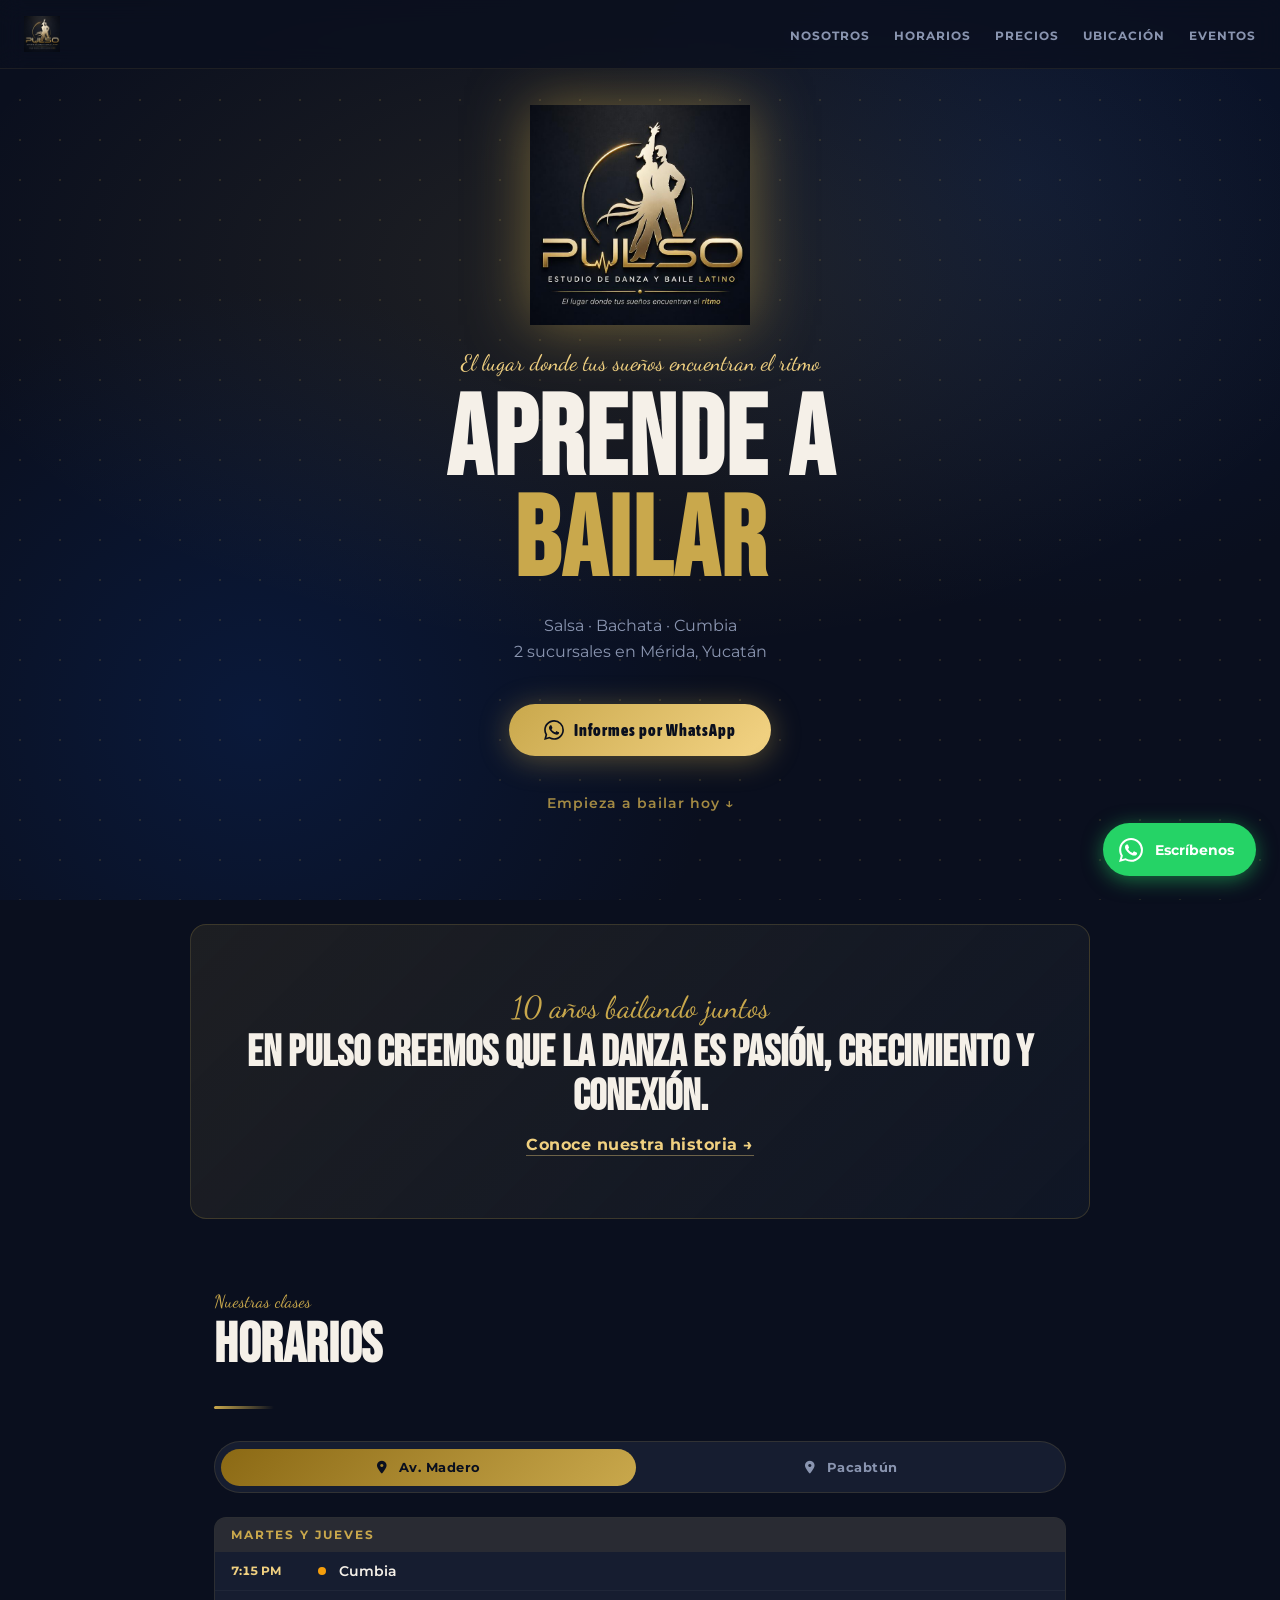
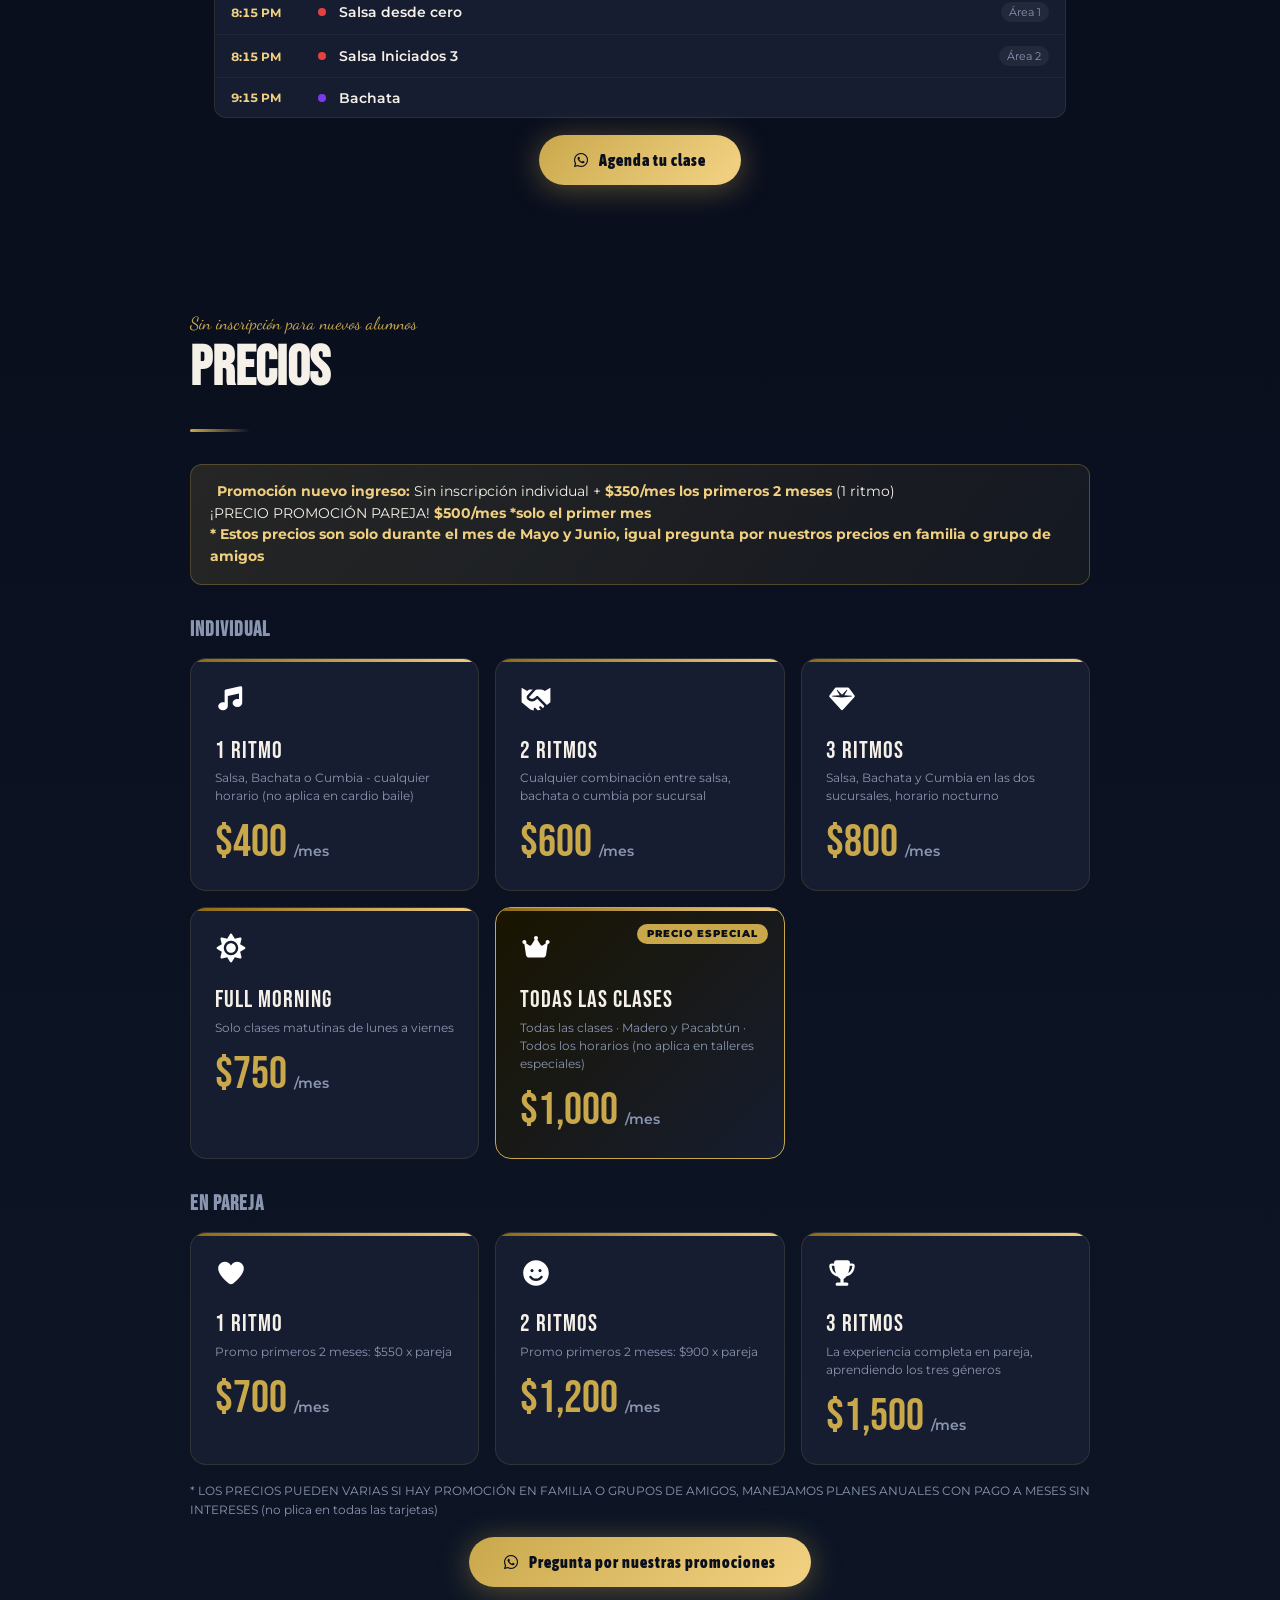
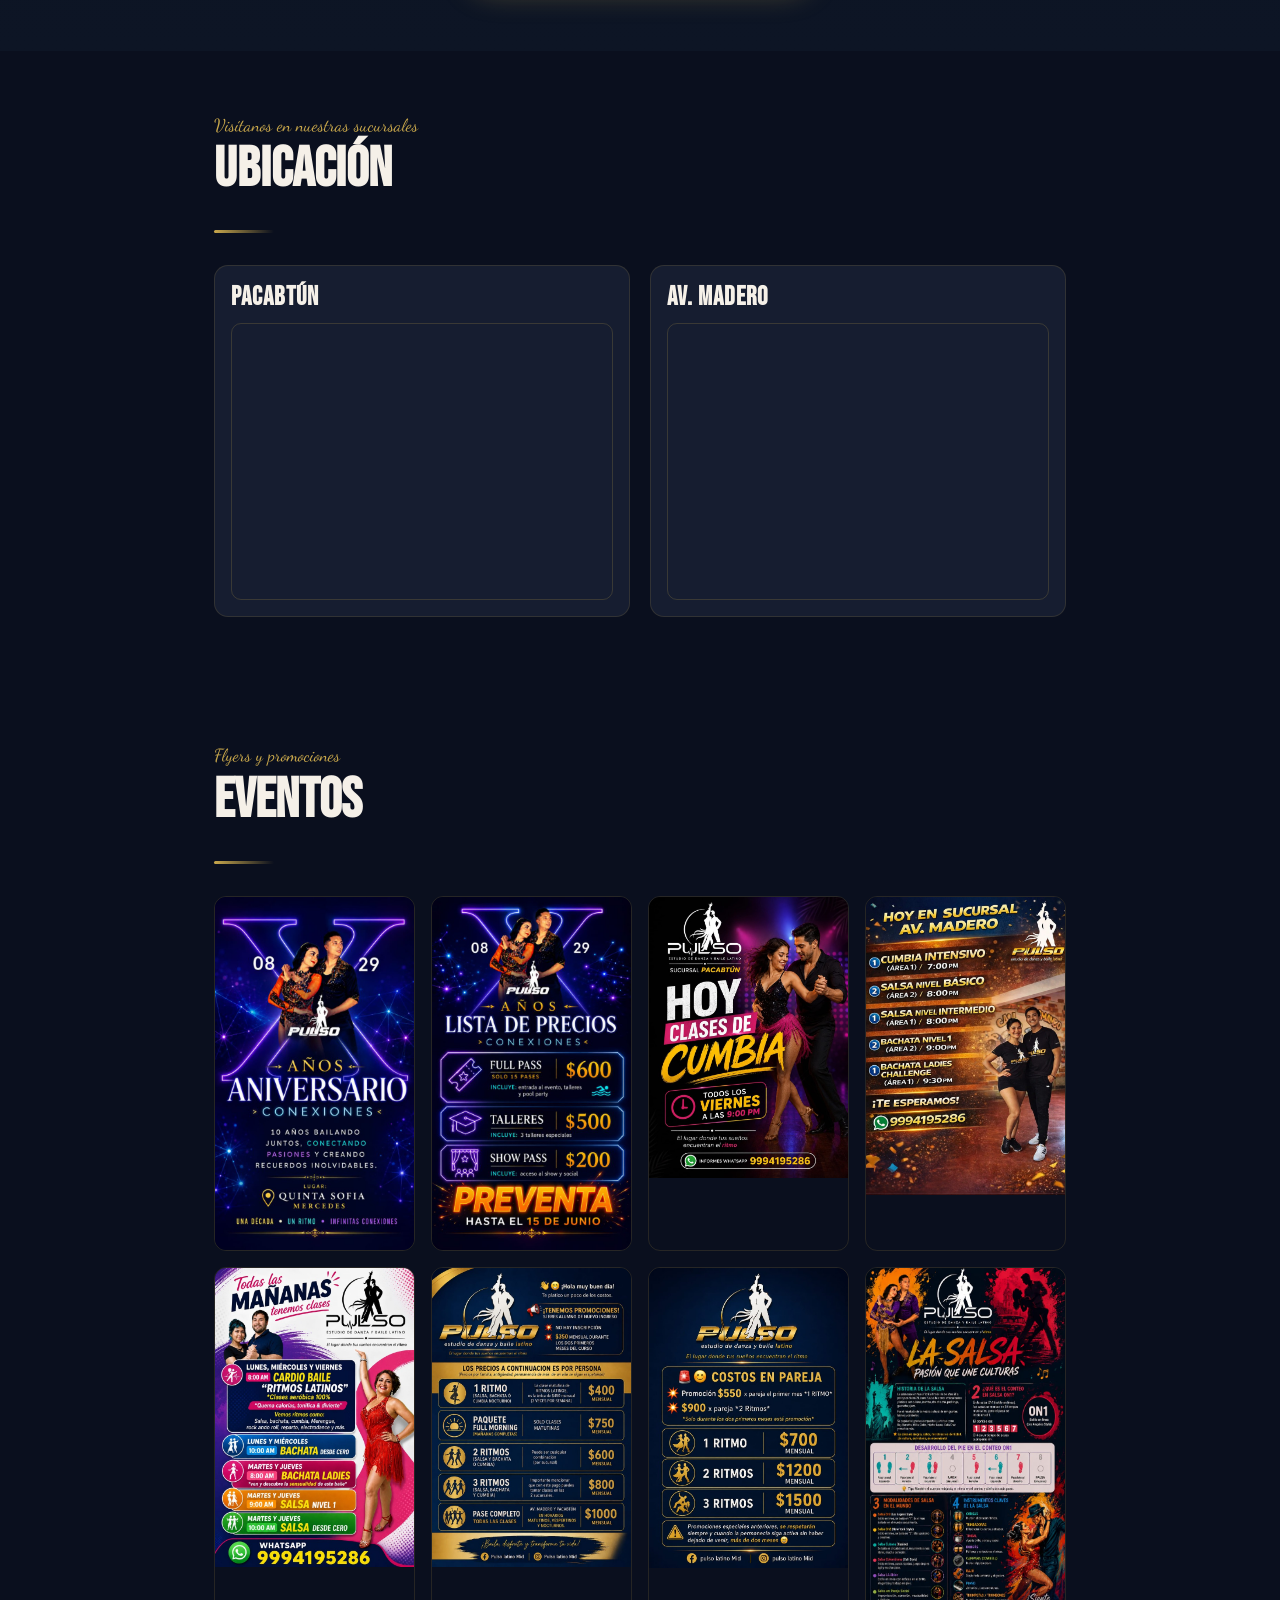
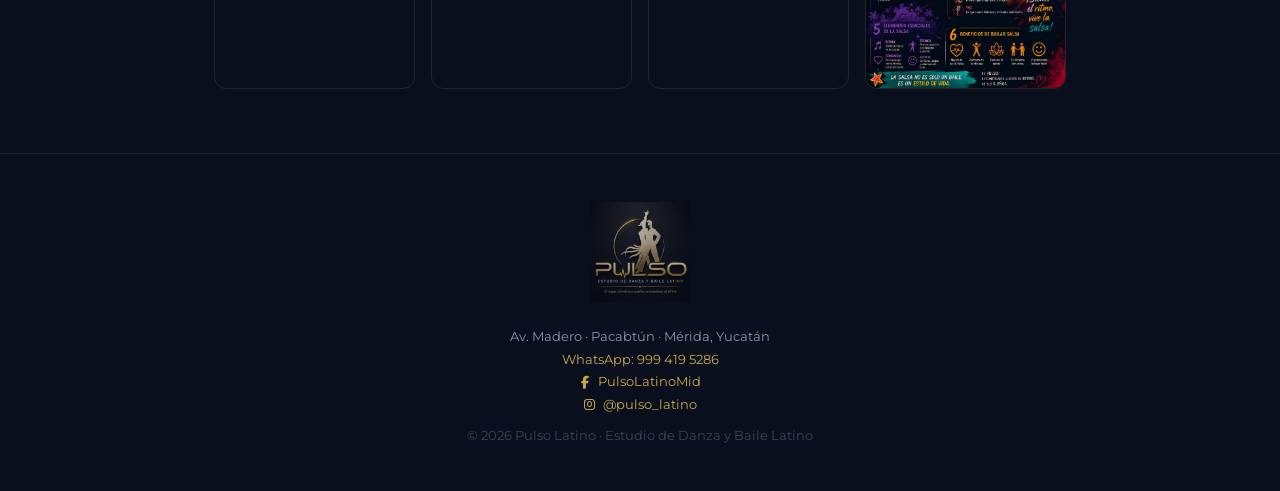
==== commit e9aaa341: "Cambios en Eventos en el CMS" ====
--- a/index.html
+++ b/index.html
@@ -15,16 +15,7 @@
   <link rel="icon" type="image/png" href="/assets/logos/logo-pulso.png" />
   <link href="https://fonts.googleapis.com/css2?family=Bebas+Neue&family=Montserrat:wght@400;600;700;900&family=Dancing+Script:wght@700&family=Asap+Condensed:wght@500;700;900&display=swap" rel="stylesheet" />
   <link rel="stylesheet" href="https://cdnjs.cloudflare.com/ajax/libs/font-awesome/6.5.2/css/all.min.css" />
-  <script>
-    (function () {
-      var version = Date.now();
-      var link = document.createElement("link");
-      link.rel = "stylesheet";
-      link.href = "css/styles.css?v=" + version;
-      document.head.appendChild(link);
-      window.__pulsoAssetVersion = version;
-    })();
-  </script>
+  <link rel="stylesheet" href="css/styles.css" />
   <script type="application/ld+json">
     {
       "@context": "https://schema.org",
@@ -166,8 +157,14 @@
 
 <!-- LIGHTBOX -->
 <div class="lightbox" id="lightbox" onclick="closeLightbox()">
-  <button class="lightbox-close" onclick="closeLightbox()">✕</button>
-  <img id="lightbox-img" src="" alt="" />
+  <div class="lightbox-content" onclick="event.stopPropagation()">
+    <button type="button" class="lightbox-close" onclick="closeLightbox()">✕</button>
+    <img id="lightbox-img" src="" alt="" />
+    <div class="lightbox-caption">
+      <p id="lightbox-title" class="lightbox-title" hidden></p>
+      <a id="lightbox-link" class="lightbox-link" href="#" target="_blank" rel="noopener" hidden>Ir a la publicacion</a>
+    </div>
+  </div>
 </div>
 
 <!-- FOOTER -->
@@ -216,18 +213,7 @@
     }
   })();
 </script>
-<script>
-  (function () {
-    var version = window.__pulsoAssetVersion || Date.now();
-    var renderersScript = document.createElement("script");
-    renderersScript.src = "js/renderers.js?v=" + version;
-    renderersScript.onload = function () {
-      var mainScript = document.createElement("script");
-      mainScript.src = "js/main.js?v=" + version;
-      document.body.appendChild(mainScript);
-    };
-    document.body.appendChild(renderersScript);
-  })();
-</script>
+<script src="js/renderers.js"></script>
+<script src="js/main.js"></script>
 </body>
 </html>
--- a/css/styles.css
+++ b/css/styles.css
@@ -0,0 +1,805 @@
+:root {
+  --gold: #C9A84C;
+  --gold-light: #F0D080;
+  --gold-dark: #8B6914;
+  --navy: #0A0F1E;
+  --navy-mid: #111827;
+  --navy-card: #161D30;
+  --white: #F5F0E8;
+  --text-muted: #8A95B0;
+}
+
+*, *::before, *::after { box-sizing: border-box; margin: 0; padding: 0; }
+
+html { scroll-behavior: smooth; }
+
+body {
+  font-family: 'Montserrat', sans-serif;
+  background: var(--navy);
+  color: var(--white);
+  overflow-x: hidden;
+}
+
+/* ─── HERO ─── */
+.hero {
+  min-height: 100svh;
+  display: flex;
+  flex-direction: column;
+  align-items: center;
+  justify-content: center;
+  text-align: center;
+  padding: 2rem 1.5rem 4rem;
+  position: relative;
+  overflow: hidden;
+}
+
+.hero::before {
+  content: '';
+  position: absolute;
+  inset: 0;
+  background:
+    radial-gradient(ellipse 80% 60% at 50% 30%, rgba(201,168,76,0.12) 0%, transparent 70%),
+    radial-gradient(ellipse 60% 80% at 20% 80%, rgba(10,40,100,0.4) 0%, transparent 60%),
+    radial-gradient(ellipse 60% 80% at 80% 20%, rgba(10,40,100,0.3) 0%, transparent 60%);
+  z-index: 0;
+}
+
+/* Animated background dots */
+.hero::after {
+  content: '';
+  position: absolute;
+  inset: 0;
+  background-image: radial-gradient(circle, rgba(201,168,76,0.15) 1px, transparent 1px);
+  background-size: 40px 40px;
+  z-index: 0;
+  animation: drift 20s linear infinite;
+}
+
+@keyframes drift {
+  from { background-position: 0 0; }
+  to { background-position: 40px 40px; }
+}
+
+.hero > * { position: relative; z-index: 1; }
+
+.hero-logo {
+  width: min(220px, 55vw);
+  margin-bottom: 1.5rem;
+  filter: drop-shadow(0 0 30px rgba(201,168,76,0.5));
+  animation: fadeDown 0.8s ease both;
+}
+
+.hero-tagline {
+  font-family: 'Dancing Script', cursive;
+  font-size: clamp(1rem, 4vw, 1.4rem);
+  color: var(--gold-light);
+  margin-bottom: 1rem;
+  animation: fadeDown 0.9s ease 0.1s both;
+}
+
+.hero-headline {
+  font-family: 'Bebas Neue', sans-serif;
+  font-size: clamp(3rem, 14vw, 7rem);
+  line-height: 0.9;
+  letter-spacing: 2px;
+  color: var(--white);
+  animation: fadeDown 1s ease 0.2s both;
+}
+
+.hero-headline span {
+  color: var(--gold);
+  display: block;
+}
+
+.hero-sub {
+  margin-top: 1.2rem;
+  font-size: clamp(0.85rem, 3vw, 1rem);
+  color: var(--text-muted);
+  max-width: 340px;
+  line-height: 1.6;
+  animation: fadeDown 1s ease 0.3s both;
+}
+
+.hero-cta {
+  margin-top: 2.5rem;
+  display: flex;
+  flex-direction: column;
+  gap: 2.4rem;
+  align-items: center;
+  animation: fadeDown 1s ease 0.4s both;
+}
+
+.btn-primary {
+  display: inline-flex;
+  align-items: center;
+  gap: 0.6rem;
+  background: linear-gradient(135deg, var(--gold) 0%, var(--gold-light) 50%, var(--gold) 100%);
+  background-size: 200% 100%;
+  color: #0A0F1E;
+  font-family: 'Asap Condensed', sans-serif;
+  font-weight: 900;
+  font-size: 1rem;
+  padding: 1rem 2.2rem;
+  border-radius: 50px;
+  text-decoration: none;
+  letter-spacing: 1px;
+  transition: background-position 0.4s, transform 0.2s, box-shadow 0.2s;
+  box-shadow: 0 4px 30px rgba(201,168,76,0.4);
+}
+
+.btn-primary:hover {
+  background-position: 100% 0;
+  transform: translateY(-2px);
+  box-shadow: 0 8px 40px rgba(201,168,76,0.6);
+}
+
+.btn-secondary {
+  font-family: 'Montserrat', sans-serif;
+  font-size: 0.85rem;
+  color: var(--gold);
+  text-decoration: none;
+  letter-spacing: 1px;
+  font-weight: 600;
+  opacity: 0.8;
+  transition: opacity 0.2s;
+}
+.btn-secondary:hover { opacity: 1; }
+
+@keyframes fadeDown {
+  from { opacity: 0; transform: translateY(-20px); }
+  to { opacity: 1; transform: translateY(0); }
+}
+
+/* ─── SUCURSALES ─── */
+section { padding: 4rem 1.5rem; max-width: 900px; margin: 0 auto; }
+
+.section-label {
+  font-family: 'Dancing Script', cursive;
+  font-size: 1.1rem;
+  color: var(--gold);
+  margin-bottom: 0.4rem;
+  display: block;
+}
+
+.section-title {
+  font-family: 'Bebas Neue', sans-serif;
+  font-size: clamp(2.2rem, 8vw, 3.5rem);
+  line-height: 1;
+  margin-bottom: 2rem;
+}
+
+.divider {
+  width: 60px;
+  height: 3px;
+  background: linear-gradient(90deg, var(--gold), transparent);
+  margin-bottom: 2rem;
+  border-radius: 2px;
+}
+
+/* ─── BLOQUE NOSOTROS ─── */
+.about-teaser {
+  text-align: center;
+  background: linear-gradient(135deg, rgba(201,168,76,0.1), rgba(17,24,39,0.85));
+  border: 1px solid rgba(201,168,76,0.2);
+  border-radius: 16px;
+  margin-top: 1.5rem;
+  margin-bottom: 0.5rem;
+}
+
+.about-teaser .section-title {
+  margin-bottom: 1rem;
+  font-size: clamp(1.8rem, 7vw, 2.7rem);
+}
+
+.about-teaser .section-label {
+  font-size: clamp(1.35rem, 4.8vw, 1.9rem);
+}
+
+.about-teaser-link {
+  color: var(--gold-light);
+  text-decoration: none;
+  font-weight: 700;
+  letter-spacing: 0.5px;
+  border-bottom: 1px solid rgba(240,208,128,0.4);
+  padding-bottom: 0.1rem;
+  transition: opacity 0.2s;
+}
+
+.about-teaser-link:hover {
+  opacity: 0.85;
+}
+
+/* Tabs */
+.tabs {
+  display: flex;
+  gap: 0.5rem;
+  margin-bottom: 1.5rem;
+  background: var(--navy-card);
+  padding: 0.4rem;
+  border-radius: 50px;
+  border: 1px solid rgba(201,168,76,0.15);
+}
+
+.tab-btn {
+  flex: 1;
+  padding: 0.7rem 1rem;
+  border: none;
+  border-radius: 50px;
+  background: transparent;
+  color: var(--text-muted);
+  font-family: 'Montserrat', sans-serif;
+  font-weight: 700;
+  font-size: 0.8rem;
+  letter-spacing: 0.5px;
+  cursor: pointer;
+  transition: all 0.3s;
+}
+
+.tab-btn.active {
+  background: linear-gradient(135deg, var(--gold-dark), var(--gold));
+  color: #0A0F1E;
+}
+.tab-btn i { margin-right: 0.45rem; }
+.cms-icon {
+  display: inline-block;
+  width: 1em;
+  height: 1em;
+  object-fit: contain;
+  vertical-align: -0.12em;
+}
+.cms-icon-social {
+  width: 0.95em;
+  height: 0.95em;
+}
+.cms-icon-tab {
+  margin-right: 0.45rem;
+}
+
+.tab-content { display: none; }
+.tab-content.active { display: block; }
+
+.schedule-grid {
+  display: flex;
+  flex-direction: column;
+  gap: 0.6rem;
+}
+
+.schedule-day {
+  background: var(--navy-card);
+  border: 1px solid rgba(201,168,76,0.12);
+  border-radius: 12px;
+  overflow: hidden;
+}
+
+.day-header {
+  background: rgba(201,168,76,0.1);
+  padding: 0.6rem 1rem;
+  font-size: 0.72rem;
+  font-weight: 700;
+  letter-spacing: 2px;
+  color: var(--gold);
+  text-transform: uppercase;
+}
+
+.class-row {
+  display: flex;
+  align-items: center;
+  gap: 0.8rem;
+  padding: 0.7rem 1rem;
+  border-bottom: 1px solid rgba(255,255,255,0.04);
+}
+
+.class-row:last-child { border-bottom: none; }
+
+.class-time {
+  font-size: 0.78rem;
+  font-weight: 700;
+  color: var(--gold-light);
+  flex: 0 0 74px;
+  width: 74px;
+  white-space: nowrap;
+  font-variant-numeric: tabular-nums;
+}
+
+.class-dot {
+  width: 8px;
+  height: 8px;
+  border-radius: 50%;
+  flex-shrink: 0;
+}
+
+.dot-rojo { background: #E84040; }
+.dot-morado { background: #7C3AED; }
+.dot-amarillo { background: #F59E0B; }
+.dot-verde { background: #10B981; }
+
+.class-name {
+  font-size: 0.85rem;
+  font-weight: 600;
+  flex: 1;
+}
+
+.class-area {
+  font-size: 0.7rem;
+  color: var(--text-muted);
+  background: rgba(255,255,255,0.05);
+  padding: 0.2rem 0.5rem;
+  border-radius: 20px;
+}
+
+.section-whatsapp-cta {
+  margin-top: 1.1rem;
+  display: flex;
+  justify-content: center;
+}
+
+/* ─── PRECIOS ─── */
+.precios-section {
+  background: linear-gradient(180deg, var(--navy) 0%, #0D1525 100%);
+}
+
+.precios-grid {
+  display: grid;
+  grid-template-columns: repeat(auto-fit, minmax(240px, 1fr));
+  gap: 1rem;
+}
+.prices-block-title {
+  font-family:'Bebas Neue',sans-serif;
+  font-size:1.3rem;
+  letter-spacing:1px;
+  margin: 2rem 0 1rem;
+  color:var(--text-muted);
+}
+#prices-sections .prices-block-title:first-child {
+  margin-top: 0;
+}
+
+.precio-card {
+  background: var(--navy-card);
+  border: 1px solid rgba(201,168,76,0.15);
+  border-radius: 16px;
+  padding: 1.5rem;
+  position: relative;
+  overflow: hidden;
+  transition: transform 0.3s, border-color 0.3s;
+}
+
+.precio-card:hover {
+  transform: translateY(-4px);
+  border-color: rgba(201,168,76,0.4);
+}
+
+.precio-card::before {
+  content: '';
+  position: absolute;
+  top: 0; left: 0; right: 0;
+  height: 3px;
+  background: linear-gradient(90deg, var(--gold-dark), var(--gold-light));
+}
+
+.precio-card.featured {
+  border-color: var(--gold);
+  background: linear-gradient(135deg, #1A1500, var(--navy-card));
+}
+
+.precio-badge {
+  position: absolute;
+  top: 1rem; right: 1rem;
+  background: var(--gold);
+  color: #0A0F1E;
+  font-size: 0.65rem;
+  font-weight: 900;
+  padding: 0.2rem 0.6rem;
+  border-radius: 20px;
+  letter-spacing: 1px;
+}
+
+.precio-icon {
+  font-size: 2rem;
+  margin-bottom: 0.8rem;
+}
+.precio-icon i { display: block; }
+.precio-icon .cms-icon-price {
+  width: 1em;
+  height: 1em;
+  display: block;
+  filter: brightness(0) invert(1);
+}
+.precio-icon .cms-icon-price-wrap {
+  display: inline-block;
+}
+
+.precio-name {
+  font-family: 'Bebas Neue', sans-serif;
+  font-size: 1.5rem;
+  letter-spacing: 1px;
+  margin-bottom: 0.3rem;
+}
+
+.precio-desc {
+  font-size: 0.75rem;
+  color: var(--text-muted);
+  margin-bottom: 1rem;
+  line-height: 1.5;
+}
+
+.precio-amount {
+  font-family: 'Bebas Neue', sans-serif;
+  font-size: 2.8rem;
+  color: var(--gold);
+  line-height: 1;
+}
+
+.precio-amount span {
+  font-family: 'Montserrat', sans-serif;
+  font-size: 0.85rem;
+  color: var(--text-muted);
+  font-weight: 600;
+}
+
+.promo-banner {
+  background: linear-gradient(135deg, rgba(201,168,76,0.15), rgba(201,168,76,0.05));
+  border: 1px solid rgba(201,168,76,0.3);
+  border-radius: 12px;
+  padding: 1rem 1.2rem;
+  margin-bottom: 2rem;
+  font-size: 0.85rem;
+  line-height: 1.6;
+}
+
+.promo-banner strong { color: var(--gold-light); }
+.promo-banner i { margin-right: 0.45rem; color: var(--gold-light); }
+
+/* ─── UBICACION ─── */
+.ubicacion-grid {
+  display: grid;
+  grid-template-columns: 1fr;
+  gap: 1rem;
+}
+
+.ubicacion-card {
+  background: var(--navy-card);
+  border: 1px solid rgba(201,168,76,0.15);
+  border-radius: 14px;
+  padding: 1rem;
+}
+
+.ubicacion-card h3 {
+  font-family: 'Bebas Neue', sans-serif;
+  letter-spacing: 1px;
+  font-size: 1.6rem;
+  margin-bottom: 0.6rem;
+}
+
+.map-embed-wrap {
+  position: relative;
+  width: 100%;
+  padding-top: 65%;
+  border-radius: 10px;
+  overflow: hidden;
+  border: 1px solid rgba(201,168,76,0.2);
+}
+
+.map-embed-wrap iframe {
+  position: absolute;
+  inset: 0;
+  width: 100%;
+  height: 100%;
+}
+
+/* ─── GALERÍA / EVENTOS ─── */
+.eventos-grid {
+  display: grid;
+  grid-template-columns: repeat(auto-fill, minmax(200px, 1fr));
+  gap: 1rem;
+}
+
+.evento-card {
+  border-radius: 12px;
+  overflow: hidden;
+  border: 1px solid rgba(201,168,76,0.15);
+  transition: transform 0.3s, border-color 0.3s;
+  cursor: pointer;
+}
+
+.evento-card:hover {
+  transform: scale(1.03);
+  border-color: var(--gold);
+}
+
+.evento-card img {
+  width: 100%;
+  display: block;
+  object-fit: cover;
+}
+
+/* ─── LIGHTBOX ─── */
+.lightbox {
+  display: none;
+  position: fixed;
+  inset: 0;
+  background: rgba(0,0,0,0.92);
+  z-index: 1000;
+  align-items: center;
+  justify-content: center;
+  padding: 1rem;
+}
+
+.lightbox.open { display: flex; }
+
+.lightbox-content {
+  position: relative;
+  width: min(92vw, 640px);
+  display: flex;
+  flex-direction: column;
+  align-items: stretch;
+}
+
+.lightbox img {
+  max-width: 100%;
+  max-height: 82svh;
+  border-radius: 12px;
+  object-fit: contain;
+}
+
+.lightbox-caption {
+  margin-top: 0.65rem;
+  display: flex;
+  align-items: center;
+  justify-content: space-between;
+  gap: 0.75rem;
+}
+
+.lightbox-title {
+  margin: 0;
+  color: var(--gold-light);
+  font-size: 0.9rem;
+  font-weight: 700;
+  letter-spacing: 0.5px;
+}
+
+.lightbox-link {
+  text-decoration: none;
+  color: var(--navy);
+  background: linear-gradient(90deg, var(--gold), var(--gold-light));
+  border-radius: 999px;
+  padding: 0.45rem 0.9rem;
+  font-size: 0.78rem;
+  font-weight: 800;
+  text-transform: uppercase;
+  letter-spacing: 0.5px;
+  white-space: nowrap;
+}
+
+.lightbox-close {
+  position: absolute;
+  top: 0.85rem;
+  right: 0.85rem;
+  background: rgba(255,255,255,0.1);
+  border: none;
+  color: white;
+  font-size: 1.5rem;
+  width: 44px; height: 44px;
+  border-radius: 50%;
+  cursor: pointer;
+  display: flex; align-items: center; justify-content: center;
+  transition: background 0.2s;
+}
+
+.lightbox-close:hover { background: rgba(255,255,255,0.2); }
+
+@media (max-width: 560px) {
+  .lightbox-caption {
+    flex-direction: column;
+    align-items: flex-start;
+  }
+}
+
+/* ─── FOOTER ─── */
+footer {
+  text-align: center;
+  padding: 3rem 1.5rem;
+  border-top: 1px solid rgba(201,168,76,0.15);
+  color: var(--text-muted);
+  font-size: 0.8rem;
+}
+
+footer img {
+  width: 100px;
+  margin-bottom: 1rem;
+  opacity: 0.7;
+}
+
+footer p { margin-top: 0.5rem; }
+
+footer a {
+  color: var(--gold);
+  text-decoration: none;
+}
+footer i { color: var(--gold); }
+
+.footer-location-link {
+  color: var(--text-muted);
+}
+
+.footer-location-link:hover {
+  color: var(--gold);
+}
+
+.footer-social-link {
+  margin-top: 0.45rem;
+}
+
+.footer-social-link a {
+  display: inline-flex;
+  align-items: center;
+  gap: 0.45rem;
+}
+
+/* ─── WHATSAPP FLOTANTE ─── */
+.wa-float {
+  position: fixed;
+  bottom: 1.5rem;
+  right: 1.5rem;
+  z-index: 999;
+  display: flex;
+  align-items: center;
+  gap: 0.7rem;
+  background: #25D366;
+  color: white;
+  text-decoration: none;
+  padding: 0.9rem 1.4rem 0.9rem 1rem;
+  border-radius: 50px;
+  font-family: 'Montserrat', sans-serif;
+  font-weight: 700;
+  font-size: 0.85rem;
+  box-shadow: 0 4px 20px rgba(37,211,102,0.5);
+  transition: transform 0.2s, box-shadow 0.2s;
+  animation: pulse-wa 2.5s ease-in-out infinite;
+}
+
+.wa-float:hover {
+  transform: scale(1.05);
+  box-shadow: 0 6px 30px rgba(37,211,102,0.7);
+  animation: none;
+}
+
+.wa-float svg { width: 24px; height: 24px; flex-shrink: 0; }
+
+@keyframes pulse-wa {
+  0%, 100% { box-shadow: 0 4px 20px rgba(37,211,102,0.5); }
+  50% { box-shadow: 0 4px 30px rgba(37,211,102,0.8); }
+}
+
+/* ─── NAV ─── */
+nav {
+  position: fixed;
+  top: 0; left: 0; right: 0;
+  z-index: 100;
+  padding: 1rem 1.5rem;
+  display: flex;
+  justify-content: space-between;
+  align-items: center;
+  background: rgba(10,15,30,0.8);
+  backdrop-filter: blur(12px);
+  border-bottom: 1px solid rgba(201,168,76,0.1);
+}
+
+.nav-logo {
+  display: inline-flex;
+  align-items: center;
+}
+
+nav img { height: 36px; }
+
+.nav-links {
+  display: flex;
+  gap: 1.5rem;
+  list-style: none;
+  align-items: center;
+}
+
+.nav-links a {
+  font-size: 0.78rem;
+  font-weight: 700;
+  letter-spacing: 1px;
+  text-transform: uppercase;
+  color: var(--text-muted);
+  text-decoration: none;
+  transition: color 0.2s;
+}
+
+.nav-links a:hover { color: var(--gold); }
+
+.nav-toggle {
+  display: none;
+  width: 2.35rem;
+  height: 2.35rem;
+  border-radius: 999px;
+  border: 1px solid rgba(201,168,76,0.28);
+  background: rgba(201,168,76,0.14);
+  color: var(--gold);
+  align-items: center;
+  justify-content: center;
+  cursor: pointer;
+}
+
+.nav-toggle i {
+  font-size: 1rem;
+}
+
+@media (max-width: 768px) {
+  nav {
+    padding: 0.75rem 1rem;
+  }
+
+  nav img {
+    height: 30px;
+  }
+
+  .nav-toggle {
+    display: inline-flex;
+  }
+
+  .nav-links {
+    position: absolute;
+    top: calc(100% + 0.4rem);
+    left: 1rem;
+    right: 1rem;
+    display: none;
+    flex-direction: column;
+    align-items: stretch;
+    gap: 0.35rem;
+    background: rgba(10,15,30,0.96);
+    border: 1px solid rgba(201,168,76,0.18);
+    border-radius: 12px;
+    padding: 0.55rem;
+    backdrop-filter: blur(10px);
+  }
+
+  nav.nav-open .nav-links {
+    display: flex;
+  }
+
+  .nav-links a {
+    display: block;
+    width: 100%;
+    font-size: 0.82rem;
+    padding: 0.62rem 0.72rem;
+    border-radius: 9px;
+    color: var(--white);
+    background: transparent;
+    border: 1px solid transparent;
+  }
+
+  .nav-links a:hover {
+    color: var(--gold-light);
+    background: rgba(201,168,76,0.12);
+    border-color: rgba(201,168,76,0.22);
+  }
+
+  .wa-float span { display: none; }
+  .wa-float { padding: 1rem; border-radius: 50%; }
+}
+
+@media (min-width: 900px) {
+  .ubicacion-grid {
+    grid-template-columns: repeat(2, minmax(0, 1fr));
+    gap: 1.2rem;
+  }
+
+  .map-embed-wrap {
+    padding-top: 72%;
+  }
+}
+
+/* scroll reveal */
+.reveal {
+  opacity: 0;
+  transform: translateY(24px);
+  transition: opacity 0.6s ease, transform 0.6s ease;
+}
+.reveal.visible {
+  opacity: 1;
+  transform: none;
+}
